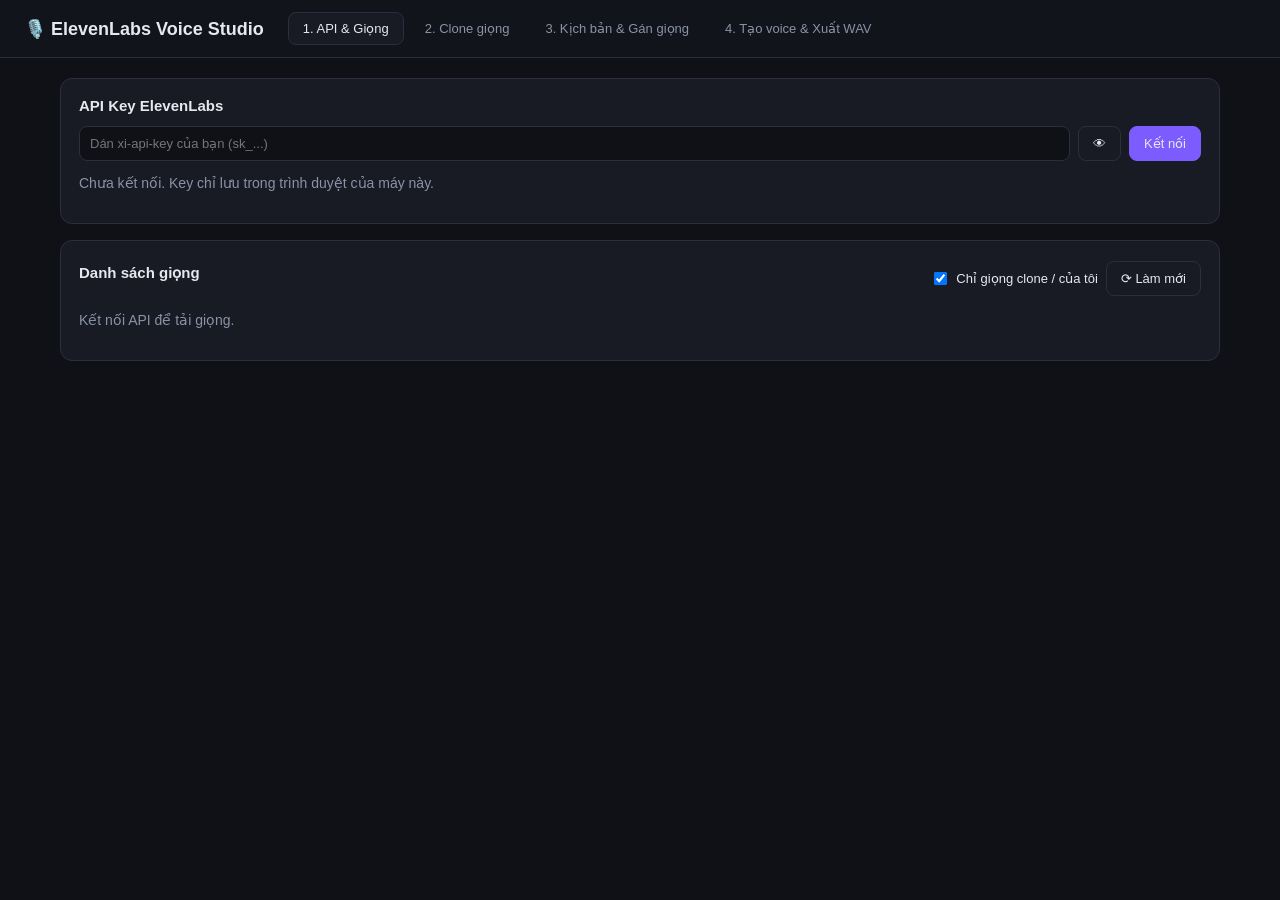
==== docs/index.html @ b796bba8 "Browser-only web app (Windows/macOS): in-browser xlsx parsing, direct API, File System Access WAV ex" ====
<!DOCTYPE html>
<html lang="vi">
<head>
<meta charset="UTF-8">
<meta name="viewport" content="width=device-width, initial-scale=1">
<title>ElevenLabs Voice Studio</title>
<link rel="stylesheet" href="style.css">
</head>
<body>
<header>
  <h1>🎙️ ElevenLabs Voice Studio</h1>
  <nav>
    <button class="tab active" data-tab="settings">1. API & Giọng</button>
    <button class="tab" data-tab="clone">2. Clone giọng</button>
    <button class="tab" data-tab="script">3. Kịch bản & Gán giọng</button>
    <button class="tab" data-tab="generate">4. Tạo voice & Xuất WAV</button>
  </nav>
</header>

<main>
  <!-- TAB 1 -->
  <section id="tab-settings" class="panel active">
    <div class="card">
      <h2>API Key ElevenLabs</h2>
      <div class="row">
        <input id="apiKey" type="password" placeholder="Dán xi-api-key của bạn (sk_...)" autocomplete="off">
        <button id="toggleKey" class="ghost">👁</button>
        <button id="connectBtn" class="primary">Kết nối</button>
      </div>
      <p id="accountInfo" class="muted">Chưa kết nối. Key chỉ lưu trong trình duyệt của máy này.</p>
    </div>

    <div class="card">
      <div class="row between">
        <h2>Danh sách giọng</h2>
        <div class="row">
          <label class="check"><input type="checkbox" id="onlyCloned" checked> Chỉ giọng clone / của tôi</label>
          <button id="refreshVoices" class="ghost">⟳ Làm mới</button>
        </div>
      </div>
      <div id="voiceList" class="voice-grid"><p class="muted">Kết nối API để tải giọng.</p></div>
    </div>
  </section>

  <!-- TAB 2 -->
  <section id="tab-clone" class="panel">
    <div class="card">
      <h2>Clone giọng (Instant Voice Cloning)</h2>
      <p class="muted">Tải lên 1 hoặc nhiều mẫu âm thanh sạch (khuyến nghị tổng 1–3 phút, MP3/WAV/M4A). Giọng sẽ được tạo trên tài khoản ElevenLabs của bạn.</p>
      <label>Tên giọng *</label>
      <input id="cloneName" placeholder="VD: VINH HOA - bé gái">
      <label>Mô tả</label>
      <textarea id="cloneDesc" rows="2" placeholder="Trẻ con mà bề trên, rõ chữ, hơi kiêu..."></textarea>
      <label>File mẫu *</label>
      <div id="dropZone" class="drop">Kéo thả file audio vào đây hoặc <u>bấm để chọn</u>
        <input id="cloneFiles" type="file" accept="audio/*,video/*" multiple hidden>
      </div>
      <ul id="cloneFileList" class="file-list"></ul>
      <label class="check"><input type="checkbox" id="cloneDenoise"> Lọc tiếng ồn nền (remove background noise)</label>
      <div class="row">
        <button id="cloneBtn" class="primary">🧬 Tạo giọng clone</button>
        <span id="cloneStatus" class="muted"></span>
      </div>
    </div>
  </section>

  <!-- TAB 3 -->
  <section id="tab-script" class="panel">
    <div class="card">
      <h2>Tải file kịch bản</h2>
      <p class="muted">Hỗ trợ <b>.xlsx</b> (tự nhận diện cột STT / Cảnh / Nhân Vật / Lời Thoại / Lời thoại có tag), <b>.csv</b>, hoặc <b>.txt</b> dạng <code>TÊN NHÂN VẬT: lời thoại</code>.</p>
      <div class="row">
        <input id="scriptFile" type="file" accept=".xlsx,.csv,.txt,.tsv">
        <span id="scriptInfo" class="muted"></span>
      </div>
      <div id="columnMap" class="col-map hidden"></div>
    </div>

    <div class="card">
      <div class="row between">
        <h2>Gán giọng cho nhân vật</h2>
        <button id="autoMatch" class="ghost">✨ Tự ghép theo tên</button>
      </div>
      <p class="muted">Tên được chuẩn hoá: bỏ “(V.O.)”, “(O.S.)”. Lời thoại nhiều người (VD “LINH + MARC”) mặc định dùng giọng của người đầu tiên nếu không gán riêng.</p>
      <div id="charList"><p class="muted">Chưa có kịch bản.</p></div>
    </div>

    <div class="card">
      <h2>Xem trước lời thoại <span id="lineCount" class="muted"></span></h2>
      <div class="table-wrap"><table id="linesTable"></table></div>
    </div>
  </section>

  <!-- TAB 4 -->
  <section id="tab-generate" class="panel">
    <div class="card">
      <h2>Cấu hình xuất</h2>
      <div class="grid2">
        <div>
          <label>Model</label>
          <select id="modelSelect"><option value="eleven_v3">eleven_v3</option></select>
          <label>Chất lượng WAV (tự hạ cấp nếu gói không hỗ trợ)</label>
          <select id="formatSelect">
                <option value="pcm_48000">WAV 48 kHz / 16-bit (cao nhất)</option>
            <option value="pcm_44100" selected>WAV 44.1 kHz / 16-bit</option>
            <option value="pcm_24000">WAV 24 kHz / 16-bit</option>
          </select>
          <label class="check"><input type="checkbox" id="useTagged" checked> Dùng cột lời thoại có tag cảm xúc ([calm], [whispering]…)</label>
          <label class="check"><input type="checkbox" id="skipExisting" checked> Bỏ qua file đã tồn tại</label>
        </div>
        <div>
          <label>Ổn định (stability): <b id="vStabV">0.5</b></label>
          <input type="range" id="vStab" min="0" max="1" step="0.05" value="0.5">
          <label>Giống giọng gốc (similarity): <b id="vSimV">0.75</b></label>
          <input type="range" id="vSim" min="0" max="1" step="0.05" value="0.75">
          <label>Phong cách (style): <b id="vStyleV">0</b></label>
          <input type="range" id="vStyle" min="0" max="1" step="0.05" value="0">
          <label>Tốc độ (speed): <b id="vSpeedV">1</b></label>
          <input type="range" id="vSpeed" min="0.7" max="1.2" step="0.05" value="1">
          <label class="check"><input type="checkbox" id="vBoost" checked> Speaker boost</label>
        </div>
      </div>
      <label>Thư mục xuất</label>
      <div class="row">
        <input id="outFolder" readonly placeholder="Chưa chọn thư mục — bấm 📁 Chọn…">
        <button id="pickFolder" class="ghost">📁 Chọn…</button>
      </div>
      <small id="fsHint" class="muted"></small>
      <div class="grid2">
        <div>
          <label>Thư mục con</label>
          <select id="subMode">
            <option value="none">Không — tất cả chung 1 thư mục</option>
            <option value="character">Theo nhân vật</option>
            <option value="scene">Theo cảnh</option>
          </select>
        </div>
        <div>
          <label>Mẫu tên file</label>
          <input id="namePattern" value="{stt}_{scene}_{char}">
          <small class="muted">Biến: {stt} {scene} {char} {text}</small>
        </div>
      </div>
      <label>Số request song song</label>
      <select id="concurrency"><option>1</option><option selected>2</option><option>3</option><option>4</option><option>5</option></select>
    </div>

    <div class="card">
      <div class="row between">
        <h2>Tiến trình</h2>
        <div class="row">
          <button id="startGen" class="primary">▶ Tạo toàn bộ</button>
          <button id="stopGen" class="danger" disabled>■ Dừng</button>
        </div>
      </div>
      <div class="progress"><div id="progBar"></div></div>
      <p id="progText" class="muted">Sẵn sàng.</p>
      <div class="table-wrap tall"><table id="genTable"></table></div>
    </div>
  </section>
</main>

<div id="toast"></div>
<script src="app.js"></script>
</body>
</html>
---- docs/style.css ----
:root{--bg:#0f1117;--card:#181b24;--line:#2a2f3d;--txt:#e6e8ef;--mut:#8b92a6;--pri:#7c5cff;--ok:#2ecc71;--err:#ff5c6c;--warn:#f5b041}
*{box-sizing:border-box}
body{margin:0;font-family:-apple-system,BlinkMacSystemFont,"Segoe UI",sans-serif;background:var(--bg);color:var(--txt);font-size:14px}
header{position:sticky;top:0;z-index:5;background:#12141c;border-bottom:1px solid var(--line);padding:12px 24px;display:flex;align-items:center;gap:24px;flex-wrap:wrap}
h1{font-size:18px;margin:0}
h2{font-size:15px;margin:0 0 12px}
nav{display:flex;gap:6px;flex-wrap:wrap}
.tab{background:none;border:1px solid transparent;color:var(--mut);padding:8px 14px;border-radius:8px;cursor:pointer;font-size:13px}
.tab.active{background:var(--card);border-color:var(--line);color:var(--txt)}
main{max-width:1200px;margin:0 auto;padding:20px}
.panel{display:none}.panel.active{display:block}
.card{background:var(--card);border:1px solid var(--line);border-radius:12px;padding:18px;margin-bottom:16px}
.row{display:flex;gap:8px;align-items:center;flex-wrap:wrap}
.between{justify-content:space-between}
.grid2{display:grid;grid-template-columns:1fr 1fr;gap:24px}
@media(max-width:800px){.grid2{grid-template-columns:1fr}}
label{display:block;margin:12px 0 6px;color:var(--mut);font-size:12px}
label.check{display:flex;align-items:center;gap:6px;color:var(--txt);font-size:13px;margin:10px 0}
input,select,textarea{background:#0f1117;border:1px solid var(--line);color:var(--txt);border-radius:8px;padding:9px 10px;font-size:13px;width:100%;font-family:inherit}
.row input:not([type=checkbox]):not([type=file]){flex:1;width:auto}
input[type=checkbox]{width:auto}
input[type=range]{padding:0}
button{border:1px solid var(--line);background:#222634;color:var(--txt);padding:9px 14px;border-radius:8px;cursor:pointer;font-size:13px;white-space:nowrap}
button:hover{filter:brightness(1.2)}
button:disabled{opacity:.4;cursor:not-allowed}
.primary{background:var(--pri);border-color:var(--pri)}
.danger{background:#3a1d24;border-color:var(--err);color:var(--err)}
.ghost{background:transparent}
.muted{color:var(--mut)}
.hidden{display:none!important}
code{background:#0f1117;padding:1px 5px;border-radius:4px}
.voice-grid{display:grid;grid-template-columns:repeat(auto-fill,minmax(260px,1fr));gap:10px}
.voice{border:1px solid var(--line);border-radius:10px;padding:12px;background:#12141c}
.voice b{display:block;margin-bottom:4px}
.voice .meta{font-size:11px;color:var(--mut);margin-bottom:8px;word-break:break-all}
.badge{display:inline-block;font-size:10px;padding:2px 7px;border-radius:10px;background:#2a2346;color:#b8a6ff;margin-right:4px}
.drop{border:2px dashed var(--line);border-radius:10px;padding:28px;text-align:center;color:var(--mut);cursor:pointer}
.drop.over{border-color:var(--pri);color:var(--txt)}
.file-list{padding-left:18px;color:var(--mut)}
.char-row{display:grid;grid-template-columns:220px 1fr 70px 90px;gap:10px;align-items:center;padding:8px 0;border-bottom:1px solid var(--line)}
.char-row .name{font-weight:600}
.char-row .cnt{color:var(--mut);font-size:12px}
.col-map{display:grid;grid-template-columns:repeat(auto-fill,minmax(180px,1fr));gap:10px;margin-top:12px}
.table-wrap{max-height:420px;overflow:auto;border:1px solid var(--line);border-radius:8px}
.table-wrap.tall{max-height:560px}
table{width:100%;border-collapse:collapse;font-size:12px}
th,td{padding:7px 9px;border-bottom:1px solid var(--line);text-align:left;vertical-align:top}
th{position:sticky;top:0;background:#1d2130;color:var(--mut);font-weight:500}
td.st-ok{color:var(--ok)}td.st-err{color:var(--err)}td.st-run{color:var(--warn)}
.progress{height:8px;background:#0f1117;border-radius:6px;overflow:hidden;margin-bottom:8px}
#progBar{height:100%;width:0;background:linear-gradient(90deg,var(--pri),#00d2ff);transition:width .3s}
#toast{position:fixed;bottom:20px;right:20px;display:flex;flex-direction:column;gap:8px;z-index:99}
.t{background:#222634;border:1px solid var(--line);padding:10px 14px;border-radius:8px;max-width:420px;box-shadow:0 6px 20px #0008}
.t.err{border-color:var(--err)}.t.ok{border-color:var(--ok)}
audio{width:100%;height:32px}
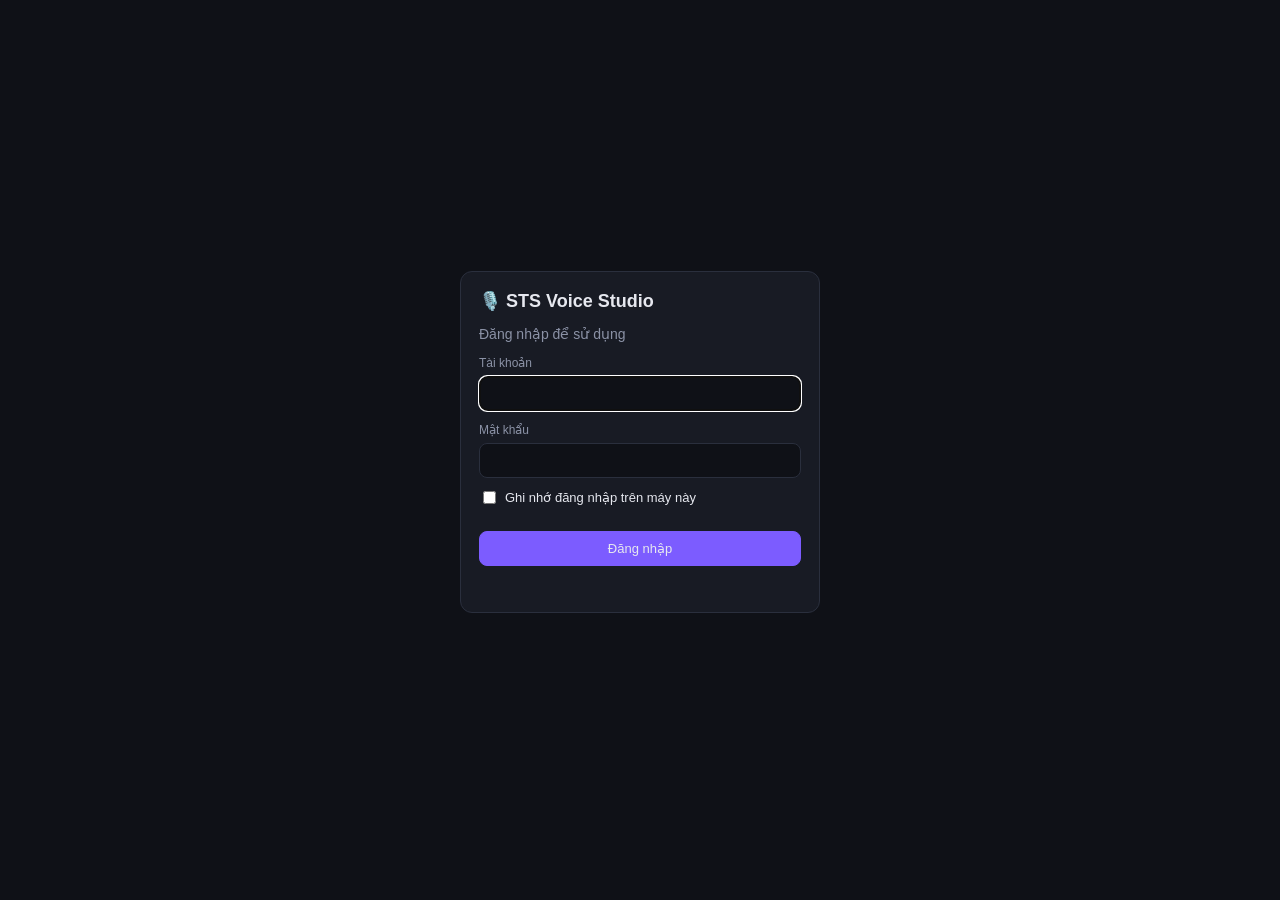
==== commit 5a23a40c: "Login, clear API key, full TTS playground, voice design, editable script (add/delete lines & charact" ====
--- a/docs/index.html
+++ b/docs/index.html
@@ -3,37 +3,57 @@
 <head>
 <meta charset="UTF-8">
 <meta name="viewport" content="width=device-width, initial-scale=1">
-<title>ElevenLabs Voice Studio</title>
+<title>STS Voice Studio</title>
 <link rel="stylesheet" href="style.css">
 </head>
-<body>
+<body class="locked">
+
+<!-- ĐĂNG NHẬP -->
+<div id="login">
+  <form id="loginForm" class="card login-card" autocomplete="off">
+    <h1>🎙️ STS Voice Studio</h1>
+    <p class="muted">Đăng nhập để sử dụng</p>
+    <label>Tài khoản</label>
+    <input id="loginUser" autocomplete="username" required>
+    <label>Mật khẩu</label>
+    <input id="loginPass" type="password" autocomplete="current-password" required>
+    <label class="check"><input type="checkbox" id="loginRemember"> Ghi nhớ đăng nhập trên máy này</label>
+    <button class="primary full" type="submit">Đăng nhập</button>
+    <p id="loginErr" class="err-text"></p>
+  </form>
+</div>
+
+<div id="app">
 <header>
-  <h1>🎙️ ElevenLabs Voice Studio</h1>
+  <h1>🎙️ STS Voice Studio</h1>
   <nav>
     <button class="tab active" data-tab="settings">1. API & Giọng</button>
-    <button class="tab" data-tab="clone">2. Clone giọng</button>
-    <button class="tab" data-tab="script">3. Kịch bản & Gán giọng</button>
-    <button class="tab" data-tab="generate">4. Tạo voice & Xuất WAV</button>
+    <button class="tab" data-tab="tts">2. Tạo voice</button>
+    <button class="tab" data-tab="clone">3. Clone / Thiết kế giọng</button>
+    <button class="tab" data-tab="script">4. Kịch bản & Gán giọng</button>
+    <button class="tab" data-tab="generate">5. Xuất WAV hàng loạt</button>
   </nav>
+  <button id="logoutBtn" class="ghost small">⎋ Đăng xuất</button>
 </header>
 
 <main>
-  <!-- TAB 1 -->
+  <!-- TAB 1: API -->
   <section id="tab-settings" class="panel active">
     <div class="card">
       <h2>API Key ElevenLabs</h2>
       <div class="row">
-        <input id="apiKey" type="password" placeholder="Dán xi-api-key của bạn (sk_...)" autocomplete="off">
+        <input id="apiKey" type="password" placeholder="Dán xi-api-key của bạn (sk_...)" autocomplete="off" spellcheck="false">
         <button id="toggleKey" class="ghost">👁</button>
         <button id="connectBtn" class="primary">Kết nối</button>
+        <button id="clearKeyBtn" class="danger">🗑 Xoá API key</button>
       </div>
       <p id="accountInfo" class="muted">Chưa kết nối. Key chỉ lưu trong trình duyệt của máy này.</p>
     </div>
-
     <div class="card">
       <div class="row between">
         <h2>Danh sách giọng</h2>
         <div class="row">
+          <input id="voiceSearch" placeholder="Tìm giọng…" style="max-width:200px">
           <label class="check"><input type="checkbox" id="onlyCloned" checked> Chỉ giọng clone / của tôi</label>
           <button id="refreshVoices" class="ghost">⟳ Làm mới</button>
         </div>
@@ -42,11 +62,84 @@
     </div>
   </section>
 
-  <!-- TAB 2 -->
+  <!-- TAB 2: TTS -->
+  <section id="tab-tts" class="panel">
+    <div class="tts-layout">
+      <div class="card">
+        <h2>Text to Speech</h2>
+        <textarea id="ttsText" rows="9" placeholder="Nhập nội dung cần đọc… Model v3 hỗ trợ tag cảm xúc như [whispering], [laughs]…"></textarea>
+        <div class="row between">
+          <div id="tagBar" class="tag-bar"></div>
+          <small id="ttsCount" class="muted">0 ký tự</small>
+        </div>
+        <div class="row" style="margin-top:12px">
+          <button id="ttsGen" class="primary">🔊 Tạo giọng nói</button>
+          <span id="ttsStatus" class="muted"></span>
+        </div>
+        <h2 style="margin-top:20px">Lịch sử</h2>
+        <div id="ttsHistory"><p class="muted">Chưa có bản nào.</p></div>
+      </div>
+
+      <div class="card">
+        <h2>Cài đặt</h2>
+        <label>Giọng</label>
+        <select id="ttsVoice"></select>
+        <label>Model</label>
+        <select id="ttsModel" class="model-select"></select>
+        <label>Định dạng đầu ra</label>
+        <select id="ttsFormat">
+          <optgroup label="WAV (PCM không nén)">
+            <option value="pcm_48000">WAV 48 kHz</option>
+            <option value="pcm_44100" selected>WAV 44.1 kHz</option>
+            <option value="pcm_24000">WAV 24 kHz</option>
+            <option value="pcm_22050">WAV 22.05 kHz</option>
+            <option value="pcm_16000">WAV 16 kHz</option>
+          </optgroup>
+          <optgroup label="MP3">
+            <option value="mp3_44100_192">MP3 44.1 kHz 192 kbps</option>
+            <option value="mp3_44100_128">MP3 44.1 kHz 128 kbps</option>
+            <option value="mp3_44100_96">MP3 44.1 kHz 96 kbps</option>
+            <option value="mp3_44100_64">MP3 44.1 kHz 64 kbps</option>
+            <option value="mp3_22050_32">MP3 22.05 kHz 32 kbps</option>
+          </optgroup>
+          <optgroup label="Khác">
+            <option value="opus_48000_192">Opus 48 kHz 192 kbps</option>
+            <option value="ulaw_8000">μ-law 8 kHz (điện thoại)</option>
+          </optgroup>
+        </select>
+        <div class="vs" data-prefix="t"></div>
+        <label>Ngôn ngữ (language code)</label>
+        <select id="ttsLang">
+          <option value="">Tự nhận diện</option>
+          <option value="vi">Tiếng Việt (vi)</option>
+          <option value="en">English (en)</option>
+          <option value="zh">中文 (zh)</option>
+          <option value="ja">日本語 (ja)</option>
+          <option value="ko">한국어 (ko)</option>
+          <option value="fr">Français (fr)</option>
+          <option value="de">Deutsch (de)</option>
+          <option value="es">Español (es)</option>
+          <option value="th">ไทย (th)</option>
+          <option value="id">Bahasa Indonesia (id)</option>
+        </select>
+        <label>Chuẩn hoá văn bản (số, ngày tháng…)</label>
+        <select id="ttsNorm">
+          <option value="auto">Tự động</option>
+          <option value="on">Bật</option>
+          <option value="off">Tắt</option>
+        </select>
+        <label>Seed (để tái tạo cùng kết quả, có thể bỏ trống)</label>
+        <input id="ttsSeed" type="number" min="0" max="4294967295" placeholder="Ngẫu nhiên">
+        <button id="ttsReset" class="ghost small" style="margin-top:12px">↺ Đặt lại mặc định</button>
+      </div>
+    </div>
+  </section>
+
+  <!-- TAB 3: CLONE / DESIGN -->
   <section id="tab-clone" class="panel">
     <div class="card">
       <h2>Clone giọng (Instant Voice Cloning)</h2>
-      <p class="muted">Tải lên 1 hoặc nhiều mẫu âm thanh sạch (khuyến nghị tổng 1–3 phút, MP3/WAV/M4A). Giọng sẽ được tạo trên tài khoản ElevenLabs của bạn.</p>
+      <p class="muted">Tải lên 1 hoặc nhiều mẫu âm thanh sạch (khuyến nghị tổng 1–3 phút, MP3/WAV/M4A).</p>
       <label>Tên giọng *</label>
       <input id="cloneName" placeholder="VD: VINH HOA - bé gái">
       <label>Mô tả</label>
@@ -62,16 +155,52 @@
         <span id="cloneStatus" class="muted"></span>
       </div>
     </div>
-  </section>
-
-  <!-- TAB 3 -->
+
+    <div class="card">
+      <h2>Thiết kế giọng từ mô tả (Voice Design)</h2>
+      <p class="muted">Mô tả giọng bạn muốn (tuổi, giới tính, chất giọng, cảm xúc, giọng vùng miền…). ElevenLabs tạo vài bản nghe thử, bạn chọn bản ưng ý rồi lưu thành giọng mới.</p>
+      <label>Mô tả giọng * (tối thiểu 20 ký tự)</label>
+      <textarea id="designDesc" rows="3" placeholder="Một bé gái khoảng 8 tuổi, giọng trong trẻo nhưng kiêu kỳ, nói chậm rãi, có chút bí ẩn và ra vẻ bề trên."></textarea>
+      <div class="grid2">
+        <div>
+          <label>Model thiết kế</label>
+          <select id="designModel">
+            <option value="eleven_multilingual_ttv_v2">eleven_multilingual_ttv_v2</option>
+            <option value="eleven_ttv_v3">eleven_ttv_v3</option>
+          </select>
+        </div>
+        <div>
+          <label>Độ to (loudness): <b id="designLoudV">0.5</b></label>
+          <input type="range" id="designLoud" min="-1" max="1" step="0.1" value="0.5">
+        </div>
+      </div>
+      <label>Câu đọc thử (100–1000 ký tự)</label>
+      <textarea id="designText" rows="3" placeholder="Để trống và tích 'tự tạo câu đọc thử' nếu muốn ElevenLabs tự viết."></textarea>
+      <label class="check"><input type="checkbox" id="designAuto" checked> Tự tạo câu đọc thử</label>
+      <div class="row">
+        <button id="designBtn" class="primary">🎨 Tạo bản nghe thử</button>
+        <span id="designStatus" class="muted"></span>
+      </div>
+      <div id="designPreviews" class="voice-grid" style="margin-top:12px"></div>
+    </div>
+  </section>
+
+  <!-- TAB 4: SCRIPT -->
   <section id="tab-script" class="panel">
     <div class="card">
-      <h2>Tải file kịch bản</h2>
-      <p class="muted">Hỗ trợ <b>.xlsx</b> (tự nhận diện cột STT / Cảnh / Nhân Vật / Lời Thoại / Lời thoại có tag), <b>.csv</b>, hoặc <b>.txt</b> dạng <code>TÊN NHÂN VẬT: lời thoại</code>.</p>
+      <h2>Kịch bản</h2>
+      <p class="muted">Tải <b>.xlsx</b> (tự nhận diện cột STT / Cảnh / Nhân Vật / Lời Thoại / Lời thoại có tag), <b>.csv</b>, <b>.txt</b> dạng <code>TÊN: lời thoại</code>, hoặc tạo kịch bản trống rồi tự thêm dòng.</p>
       <div class="row">
         <input id="scriptFile" type="file" accept=".xlsx,.csv,.txt,.tsv">
-        <span id="scriptInfo" class="muted"></span>
+        <button id="newScript" class="ghost">＋ Kịch bản trống</button>
+        <button id="clearScript" class="ghost">🗑 Xoá kịch bản</button>
+      </div>
+      <div class="grid2">
+        <div>
+          <label>Tên tập mặc định (dùng khi cột Cảnh không ghi tập)</label>
+          <input id="defaultEp" placeholder="VD: Tập 2">
+        </div>
+        <div><label>&nbsp;</label><span id="scriptInfo" class="muted"></span></div>
       </div>
       <div id="columnMap" class="col-map hidden"></div>
     </div>
@@ -82,43 +211,50 @@
         <button id="autoMatch" class="ghost">✨ Tự ghép theo tên</button>
       </div>
       <p class="muted">Tên được chuẩn hoá: bỏ “(V.O.)”, “(O.S.)”. Lời thoại nhiều người (VD “LINH + MARC”) mặc định dùng giọng của người đầu tiên nếu không gán riêng.</p>
-      <div id="charList"><p class="muted">Chưa có kịch bản.</p></div>
-    </div>
-
-    <div class="card">
-      <h2>Xem trước lời thoại <span id="lineCount" class="muted"></span></h2>
-      <div class="table-wrap"><table id="linesTable"></table></div>
-    </div>
-  </section>
-
-  <!-- TAB 4 -->
+      <div id="charList"><p class="muted">Chưa có nhân vật.</p></div>
+      <div class="row" style="margin-top:12px">
+        <input id="newCharName" placeholder="Tên nhân vật mới…" style="max-width:280px">
+        <button id="addChar" class="ghost">＋ Thêm nhân vật</button>
+      </div>
+    </div>
+
+    <div class="card">
+      <div class="row between">
+        <h2>Lời thoại <span id="lineCount" class="muted"></span></h2>
+        <div class="row">
+          <button id="addLine" class="ghost">＋ Thêm dòng</button>
+          <button id="delSelected" class="danger">🗑 Xoá dòng đã chọn</button>
+        </div>
+      </div>
+      <div class="table-wrap tall"><table id="linesTable" class="edit"></table></div>
+      <datalist id="charDatalist"></datalist>
+    </div>
+  </section>
+
+  <!-- TAB 5: GENERATE -->
   <section id="tab-generate" class="panel">
     <div class="card">
       <h2>Cấu hình xuất</h2>
       <div class="grid2">
         <div>
           <label>Model</label>
-          <select id="modelSelect"><option value="eleven_v3">eleven_v3</option></select>
+          <select id="modelSelect" class="model-select"></select>
           <label>Chất lượng WAV (tự hạ cấp nếu gói không hỗ trợ)</label>
           <select id="formatSelect">
-                <option value="pcm_48000">WAV 48 kHz / 16-bit (cao nhất)</option>
+            <option value="pcm_48000">WAV 48 kHz / 16-bit (cao nhất)</option>
             <option value="pcm_44100" selected>WAV 44.1 kHz / 16-bit</option>
             <option value="pcm_24000">WAV 24 kHz / 16-bit</option>
           </select>
+          <label>Ngôn ngữ</label>
+          <select id="genLang">
+            <option value="">Tự nhận diện</option>
+            <option value="vi">Tiếng Việt (vi)</option>
+            <option value="en">English (en)</option>
+          </select>
           <label class="check"><input type="checkbox" id="useTagged" checked> Dùng cột lời thoại có tag cảm xúc ([calm], [whispering]…)</label>
           <label class="check"><input type="checkbox" id="skipExisting" checked> Bỏ qua file đã tồn tại</label>
         </div>
-        <div>
-          <label>Ổn định (stability): <b id="vStabV">0.5</b></label>
-          <input type="range" id="vStab" min="0" max="1" step="0.05" value="0.5">
-          <label>Giống giọng gốc (similarity): <b id="vSimV">0.75</b></label>
-          <input type="range" id="vSim" min="0" max="1" step="0.05" value="0.75">
-          <label>Phong cách (style): <b id="vStyleV">0</b></label>
-          <input type="range" id="vStyle" min="0" max="1" step="0.05" value="0">
-          <label>Tốc độ (speed): <b id="vSpeedV">1</b></label>
-          <input type="range" id="vSpeed" min="0.7" max="1.2" step="0.05" value="1">
-          <label class="check"><input type="checkbox" id="vBoost" checked> Speaker boost</label>
-        </div>
+        <div class="vs" data-prefix="g"></div>
       </div>
       <label>Thư mục xuất</label>
       <div class="row">
@@ -131,18 +267,29 @@
           <label>Thư mục con</label>
           <select id="subMode">
             <option value="none">Không — tất cả chung 1 thư mục</option>
-            <option value="character">Theo nhân vật</option>
+            <option value="ep">Theo tập</option>
+            <option value="ep/scene">Theo tập › cảnh</option>
+            <option value="ep/char">Theo tập › nhân vật</option>
+            <option value="char">Theo nhân vật</option>
             <option value="scene">Theo cảnh</option>
           </select>
         </div>
         <div>
           <label>Mẫu tên file</label>
           <input id="namePattern" value="{stt}_{scene}_{char}">
-          <small class="muted">Biến: {stt} {scene} {char} {text}</small>
-        </div>
-      </div>
-      <label>Số request song song</label>
-      <select id="concurrency"><option>1</option><option selected>2</option><option>3</option><option>4</option><option>5</option></select>
+          <small class="muted">Biến: {ep} {stt} {scene} {char} {text}</small>
+        </div>
+      </div>
+      <div class="grid2">
+        <div>
+          <label>Chỉ xuất tập</label>
+          <select id="epFilter"><option value="">Tất cả</option></select>
+        </div>
+        <div>
+          <label>Số request song song</label>
+          <select id="concurrency"><option>1</option><option selected>2</option><option>3</option><option>4</option><option>5</option></select>
+        </div>
+      </div>
     </div>
 
     <div class="card">
@@ -159,6 +306,7 @@
     </div>
   </section>
 </main>
+</div>
 
 <div id="toast"></div>
 <script src="app.js"></script>
--- a/docs/style.css
+++ b/docs/style.css
@@ -53,3 +53,29 @@
 .t{background:#222634;border:1px solid var(--line);padding:10px 14px;border-radius:8px;max-width:420px;box-shadow:0 6px 20px #0008}
 .t.err{border-color:var(--err)}.t.ok{border-color:var(--ok)}
 audio{width:100%;height:32px}
+
+/* ---- v2 ---- */
+body.locked #app{display:none}
+body:not(.locked) #login{display:none}
+#login{min-height:100vh;display:flex;align-items:center;justify-content:center;padding:20px}
+.login-card{width:100%;max-width:360px}
+.login-card h1{margin-bottom:4px}
+.full{width:100%;margin-top:14px}
+.err-text{color:var(--err);min-height:18px;margin:10px 0 0}
+header #logoutBtn{margin-left:auto}
+.small{padding:6px 10px;font-size:12px}
+.tts-layout{display:grid;grid-template-columns:1fr 340px;gap:16px}
+@media(max-width:900px){.tts-layout{grid-template-columns:1fr}}
+.tag-bar{display:flex;gap:4px;flex-wrap:wrap;margin-top:8px}
+.tag-bar button{padding:3px 8px;font-size:11px;border-radius:12px}
+.hist{border:1px solid var(--line);border-radius:10px;padding:10px;margin-bottom:8px;background:#12141c}
+.hist .meta{font-size:11px;color:var(--mut);margin-bottom:6px}
+.hist .txt{font-size:12px;margin-bottom:6px;white-space:pre-wrap;max-height:60px;overflow:auto}
+table.edit td{padding:4px 6px}
+table.edit input,table.edit textarea{padding:5px 6px;font-size:12px;border-color:transparent;background:transparent}
+table.edit input:focus,table.edit textarea:focus{border-color:var(--pri);background:#0f1117}
+table.edit textarea{resize:vertical;min-height:32px}
+table.edit td.act{white-space:nowrap}
+table.edit td.act button{padding:3px 7px;font-size:11px}
+table.edit tr.sel{background:#2a234633}
+.char-row{grid-template-columns:220px 1fr 70px 90px 40px}
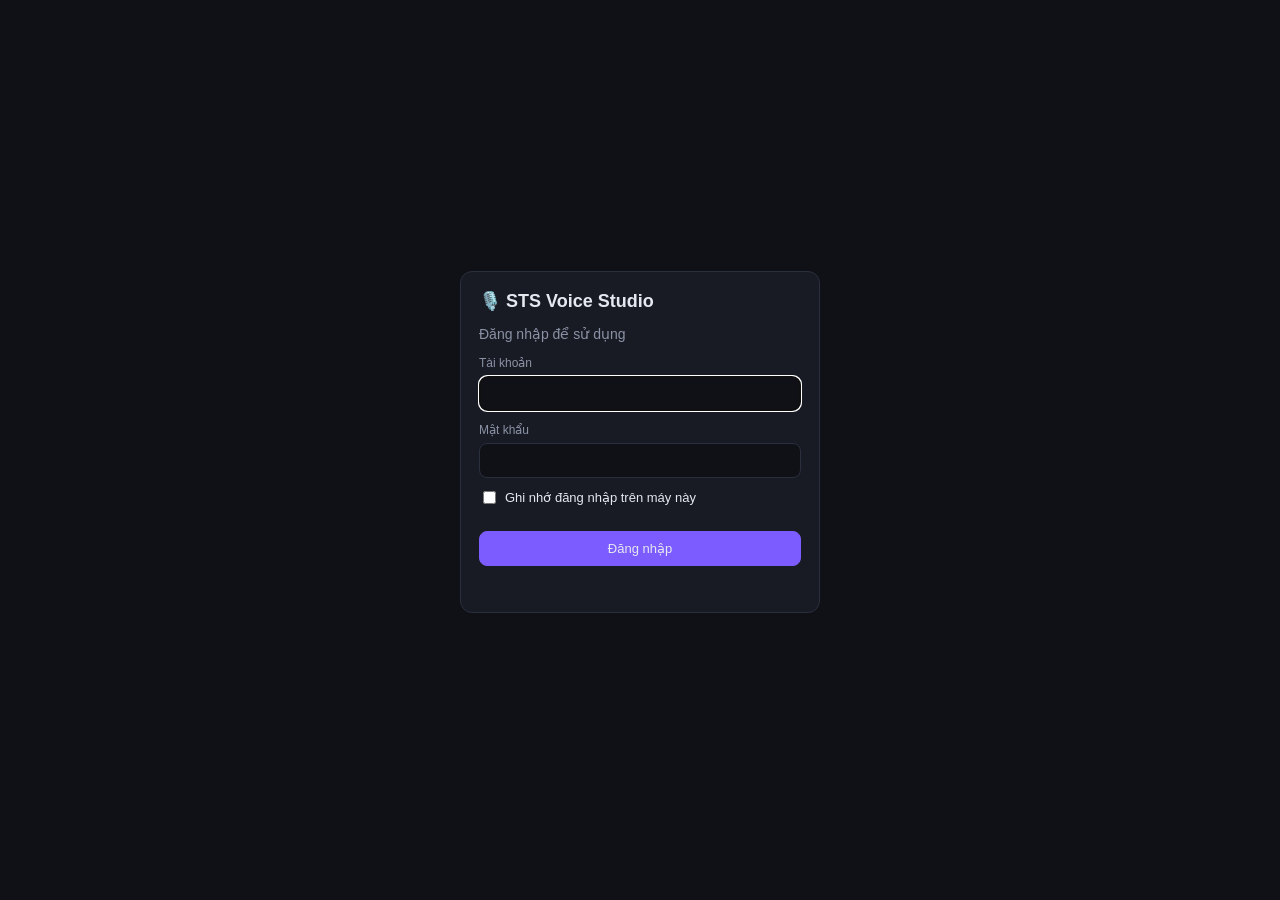
==== commit 4d4bdb80: "TTS: voice picker with preview (like ElevenLabs), result box with download, auto-download option" ====
--- a/docs/index.html
+++ b/docs/index.html
@@ -4,7 +4,8 @@
 <meta charset="UTF-8">
 <meta name="viewport" content="width=device-width, initial-scale=1">
 <title>STS Voice Studio</title>
-<link rel="stylesheet" href="style.css">
+<style>body.locked #app{display:none!important}</style>
+<link rel="stylesheet" href="style.css?v=4">
 </head>
 <body class="locked">
 
@@ -23,7 +24,7 @@
   </form>
 </div>
 
-<div id="app">
+<div id="app" hidden>
 <header>
   <h1>🎙️ STS Voice Studio</h1>
   <nav>
@@ -74,8 +75,10 @@
         </div>
         <div class="row" style="margin-top:12px">
           <button id="ttsGen" class="primary">🔊 Tạo giọng nói</button>
+          <label class="check" style="margin:0"><input type="checkbox" id="ttsAutoDl"> Tự động tải về khi tạo xong</label>
           <span id="ttsStatus" class="muted"></span>
         </div>
+        <div id="ttsResult" class="result hidden"></div>
         <h2 style="margin-top:20px">Lịch sử</h2>
         <div id="ttsHistory"><p class="muted">Chưa có bản nào.</p></div>
       </div>
@@ -83,7 +86,23 @@
       <div class="card">
         <h2>Cài đặt</h2>
         <label>Giọng</label>
-        <select id="ttsVoice"></select>
+        <select id="ttsVoice" hidden></select>
+        <div class="vp">
+          <button id="vpBtn" class="vp-btn" type="button">
+            <span id="vpName">— chọn giọng —</span><span class="muted">▾</span>
+          </button>
+          <button id="vpPlay" class="ghost vp-play" type="button" title="Nghe thử giọng đang chọn">▶</button>
+          <div id="vpPanel" class="vp-panel hidden">
+            <input id="vpSearch" placeholder="Tìm giọng…" autocomplete="off">
+            <div class="vp-tabs">
+              <button type="button" class="vp-tab active" data-f="all">Tất cả</button>
+              <button type="button" class="vp-tab" data-f="own">Của tôi</button>
+              <button type="button" class="vp-tab" data-f="premade">Có sẵn</button>
+            </div>
+            <div id="vpList" class="vp-list"></div>
+          </div>
+        </div>
+        <small class="muted">▶ giọng có sẵn bản mẫu sẽ phát ngay. Giọng chưa có mẫu, app tạo một câu mẫu ngắn (tốn ít ký tự).</small>
         <label>Model</label>
         <select id="ttsModel" class="model-select"></select>
         <label>Định dạng đầu ra</label>
@@ -309,6 +328,6 @@
 </div>
 
 <div id="toast"></div>
-<script src="app.js"></script>
+<script src="app.js?v=4"></script>
 </body>
 </html>
--- a/docs/style.css
+++ b/docs/style.css
@@ -79,3 +79,26 @@
 table.edit td.act button{padding:3px 7px;font-size:11px}
 table.edit tr.sel{background:#2a234633}
 .char-row{grid-template-columns:220px 1fr 70px 90px 40px}
+
+/* ---- v3: voice picker & result ---- */
+.vp{position:relative;display:flex;gap:6px}
+.vp-btn{flex:1;display:flex;justify-content:space-between;align-items:center;text-align:left;background:#0f1117;overflow:hidden}
+.vp-btn span:first-child{overflow:hidden;text-overflow:ellipsis}
+.vp-play{width:42px;font-size:14px}
+.vp-panel{position:absolute;top:calc(100% + 6px);left:0;right:0;z-index:20;background:#1a1d27;border:1px solid var(--line);border-radius:10px;padding:8px;box-shadow:0 12px 30px #000a}
+.vp-tabs{display:flex;gap:4px;margin:8px 0}
+.vp-tab{padding:4px 10px;font-size:12px;background:transparent}
+.vp-tab.active{background:var(--pri);border-color:var(--pri)}
+.vp-list{max-height:340px;overflow:auto}
+.vp-item{display:flex;align-items:center;gap:8px;padding:7px 8px;border-radius:8px;cursor:pointer}
+.vp-item:hover{background:#262a38}
+.vp-item.sel{background:#2a2346}
+.vp-item .pbtn{width:30px;height:30px;padding:0;border-radius:50%;flex-shrink:0;font-size:11px}
+.vp-item .pbtn.playing{background:var(--pri);border-color:var(--pri)}
+.vp-item .info{flex:1;min-width:0}
+.vp-item .info b{display:block;font-weight:500;overflow:hidden;text-overflow:ellipsis;white-space:nowrap}
+.vp-item .info small{color:var(--mut);font-size:11px}
+.result{border:1px solid var(--pri);border-radius:10px;padding:12px;margin-top:12px;background:#1b1830}
+.result .row{margin-top:8px}
+.big{padding:10px 18px;font-size:14px}
+button.playing{background:var(--pri);border-color:var(--pri)}
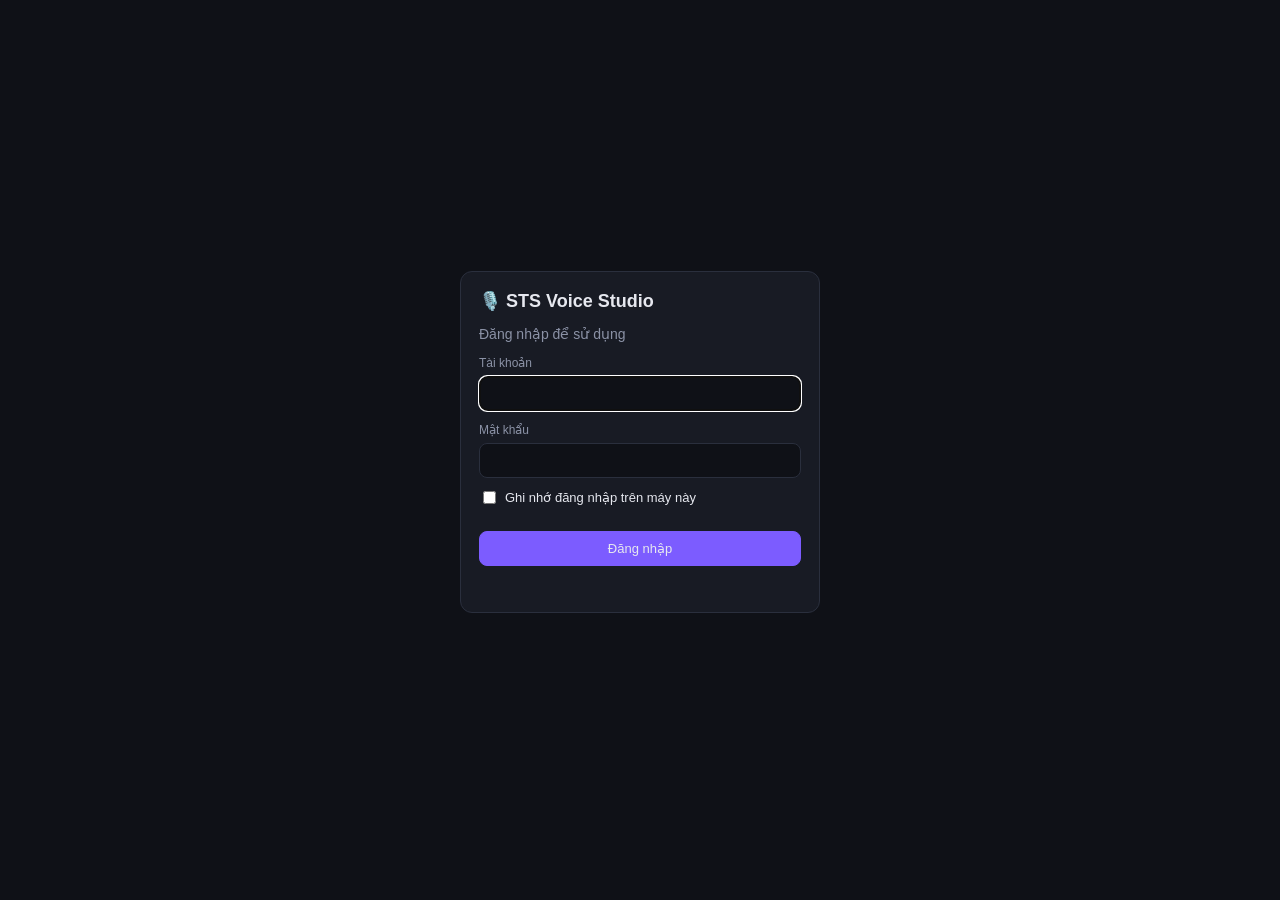
==== commit db7d6caa: "Auto-save cloned/designed voices; design auto-saves preview 1 with replace option; new voices appear" ====
--- a/docs/index.html
+++ b/docs/index.html
@@ -5,7 +5,7 @@
 <meta name="viewport" content="width=device-width, initial-scale=1">
 <title>STS Voice Studio</title>
 <style>body.locked #app{display:none!important}</style>
-<link rel="stylesheet" href="style.css?v=4">
+<link rel="stylesheet" href="style.css?v=5">
 </head>
 <body class="locked">
 
@@ -177,7 +177,9 @@
 
     <div class="card">
       <h2>Thiết kế giọng từ mô tả (Voice Design)</h2>
-      <p class="muted">Mô tả giọng bạn muốn (tuổi, giới tính, chất giọng, cảm xúc, giọng vùng miền…). ElevenLabs tạo vài bản nghe thử, bạn chọn bản ưng ý rồi lưu thành giọng mới.</p>
+      <p class="muted">Mô tả giọng bạn muốn (tuổi, giới tính, chất giọng, cảm xúc, giọng vùng miền…). ElevenLabs tạo vài bản nghe thử. <b>App tự lưu bản 1 vào tài khoản</b>; muốn dùng bản khác thì bấm “Dùng bản này”, app sẽ thay bản đã lưu.</p>
+      <label>Tên giọng *</label>
+      <input id="designName" placeholder="VD: VINH HOA - thiết kế">
       <label>Mô tả giọng * (tối thiểu 20 ký tự)</label>
       <textarea id="designDesc" rows="3" placeholder="Một bé gái khoảng 8 tuổi, giọng trong trẻo nhưng kiêu kỳ, nói chậm rãi, có chút bí ẩn và ra vẻ bề trên."></textarea>
       <div class="grid2">
@@ -197,7 +199,7 @@
       <textarea id="designText" rows="3" placeholder="Để trống và tích 'tự tạo câu đọc thử' nếu muốn ElevenLabs tự viết."></textarea>
       <label class="check"><input type="checkbox" id="designAuto" checked> Tự tạo câu đọc thử</label>
       <div class="row">
-        <button id="designBtn" class="primary">🎨 Tạo bản nghe thử</button>
+        <button id="designBtn" class="primary">🎨 Tạo & tự lưu giọng</button>
         <span id="designStatus" class="muted"></span>
       </div>
       <div id="designPreviews" class="voice-grid" style="margin-top:12px"></div>
@@ -328,6 +330,6 @@
 </div>
 
 <div id="toast"></div>
-<script src="app.js?v=4"></script>
+<script src="app.js?v=5"></script>
 </body>
 </html>
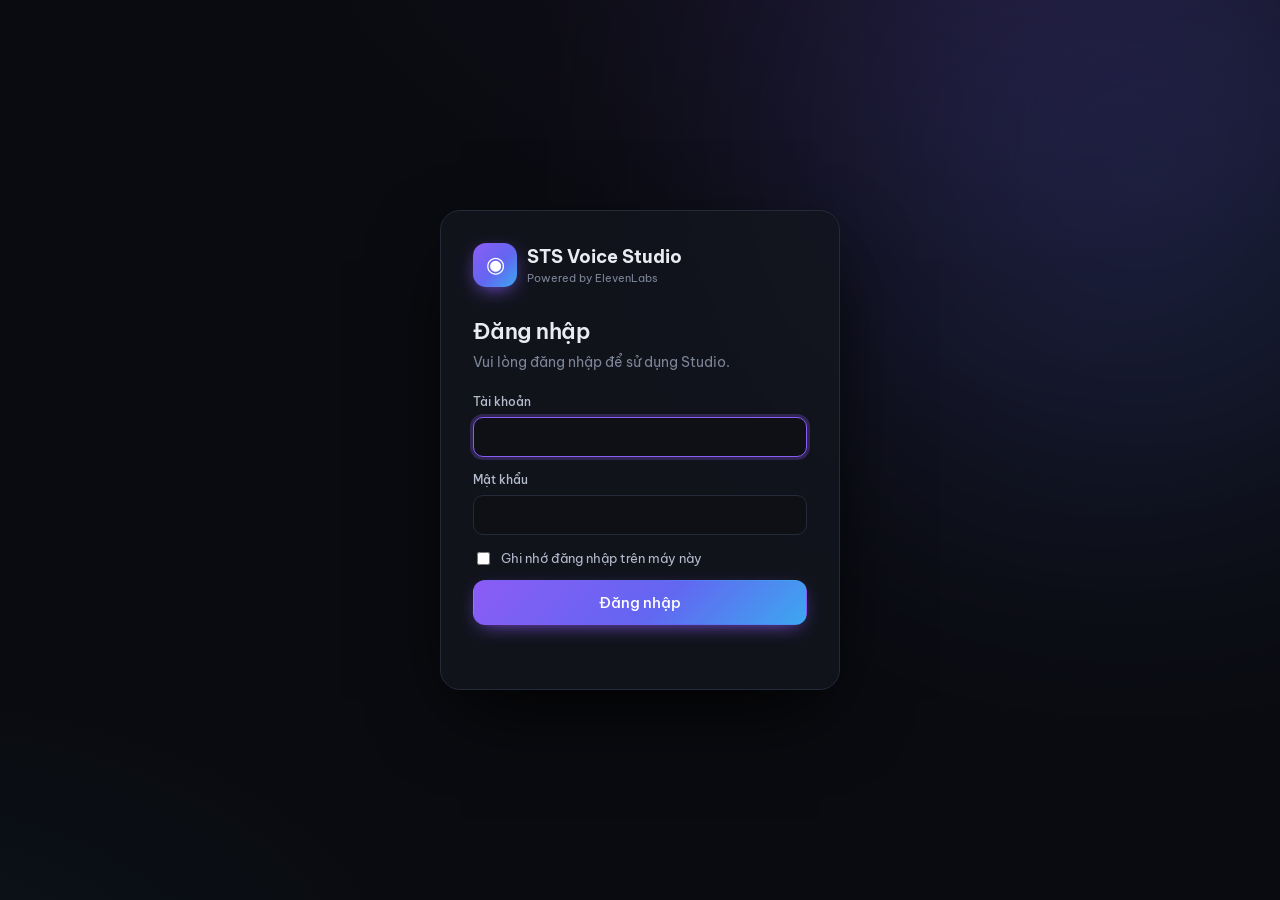
==== commit 64d0a97a: "UI/UX redesign: sidebar layout, design system, styled controls, login screen, status pill" ====
--- a/docs/index.html
+++ b/docs/index.html
@@ -4,332 +4,383 @@
 <meta charset="UTF-8">
 <meta name="viewport" content="width=device-width, initial-scale=1">
 <title>STS Voice Studio</title>
+<link rel="preconnect" href="https://fonts.googleapis.com">
+<link rel="preconnect" href="https://fonts.gstatic.com" crossorigin>
+<link href="https://fonts.googleapis.com/css2?family=Be+Vietnam+Pro:wght@400;500;600;700&display=swap" rel="stylesheet">
 <style>body.locked #app{display:none!important}</style>
-<link rel="stylesheet" href="style.css?v=5">
+<link rel="stylesheet" href="style.css?v=7">
 </head>
 <body class="locked">
 
-<!-- ĐĂNG NHẬP -->
+<!-- ============ ĐĂNG NHẬP ============ -->
 <div id="login">
-  <form id="loginForm" class="card login-card" autocomplete="off">
-    <h1>🎙️ STS Voice Studio</h1>
-    <p class="muted">Đăng nhập để sử dụng</p>
-    <label>Tài khoản</label>
-    <input id="loginUser" autocomplete="username" required>
-    <label>Mật khẩu</label>
-    <input id="loginPass" type="password" autocomplete="current-password" required>
+  <div class="login-glow"></div>
+  <form id="loginForm" class="login-card" autocomplete="off">
+    <div class="brand brand-lg"><span class="logo">◉</span><div><b>STS Voice Studio</b><small>Powered by ElevenLabs</small></div></div>
+    <h2>Đăng nhập</h2>
+    <p class="muted">Vui lòng đăng nhập để sử dụng Studio.</p>
+    <div class="field">
+      <label for="loginUser">Tài khoản</label>
+      <input id="loginUser" autocomplete="username" required>
+    </div>
+    <div class="field">
+      <label for="loginPass">Mật khẩu</label>
+      <input id="loginPass" type="password" autocomplete="current-password" required>
+    </div>
     <label class="check"><input type="checkbox" id="loginRemember"> Ghi nhớ đăng nhập trên máy này</label>
-    <button class="primary full" type="submit">Đăng nhập</button>
+    <button class="primary full lg" type="submit">Đăng nhập</button>
     <p id="loginErr" class="err-text"></p>
   </form>
 </div>
 
-<div id="app" hidden>
-<header>
-  <h1>🎙️ STS Voice Studio</h1>
-  <nav>
-    <button class="tab active" data-tab="settings">1. API & Giọng</button>
-    <button class="tab" data-tab="tts">2. Tạo voice</button>
-    <button class="tab" data-tab="clone">3. Clone / Thiết kế giọng</button>
-    <button class="tab" data-tab="script">4. Kịch bản & Gán giọng</button>
-    <button class="tab" data-tab="generate">5. Xuất WAV hàng loạt</button>
-  </nav>
-  <button id="logoutBtn" class="ghost small">⎋ Đăng xuất</button>
-</header>
-
-<main>
-  <!-- TAB 1: API -->
-  <section id="tab-settings" class="panel active">
-    <div class="card">
-      <h2>API Key ElevenLabs</h2>
-      <div class="row">
-        <input id="apiKey" type="password" placeholder="Dán xi-api-key của bạn (sk_...)" autocomplete="off" spellcheck="false">
-        <button id="toggleKey" class="ghost">👁</button>
-        <button id="connectBtn" class="primary">Kết nối</button>
-        <button id="clearKeyBtn" class="danger">🗑 Xoá API key</button>
-      </div>
-      <p id="accountInfo" class="muted">Chưa kết nối. Key chỉ lưu trong trình duyệt của máy này.</p>
+<!-- ============ APP ============ -->
+<div id="app" class="shell" hidden>
+  <aside class="sidebar">
+    <div class="brand"><span class="logo">◉</span><div><b>STS Voice Studio</b><small>ElevenLabs</small></div></div>
+    <nav>
+      <button class="tab active" data-tab="settings"><i>🔑</i><span>API & Giọng<small>Kết nối, thư viện giọng</small></span></button>
+      <button class="tab" data-tab="tts"><i>🔊</i><span>Tạo voice<small>Text to Speech</small></span></button>
+      <button class="tab" data-tab="clone"><i>🧬</i><span>Clone / Thiết kế<small>Tạo giọng mới</small></span></button>
+      <button class="tab" data-tab="script"><i>📝</i><span>Kịch bản<small>Lời thoại & gán giọng</small></span></button>
+      <button class="tab" data-tab="generate"><i>📦</i><span>Xuất WAV<small>Tạo hàng loạt</small></span></button>
+    </nav>
+    <div class="side-foot">
+      <div id="connPill" class="pill off"><span class="dot"></span><span class="txt">Chưa kết nối</span></div>
+      <button id="logoutBtn" class="ghost sm full">⎋ Đăng xuất</button>
     </div>
-    <div class="card">
-      <div class="row between">
-        <h2>Danh sách giọng</h2>
+  </aside>
+
+  <main>
+    <!-- ===== TAB 1: API & GIỌNG ===== -->
+    <section id="tab-settings" class="panel active">
+      <div class="page-head">
+        <h1>API & Giọng</h1>
+        <p>Kết nối tài khoản ElevenLabs và quản lý thư viện giọng của bạn.</p>
+      </div>
+
+      <div class="card">
+        <div class="card-head"><h2>API Key</h2><span class="muted sm-text">Chỉ lưu trong trình duyệt của máy này</span></div>
         <div class="row">
-          <input id="voiceSearch" placeholder="Tìm giọng…" style="max-width:200px">
-          <label class="check"><input type="checkbox" id="onlyCloned" checked> Chỉ giọng clone / của tôi</label>
-          <button id="refreshVoices" class="ghost">⟳ Làm mới</button>
-        </div>
-      </div>
-      <div id="voiceList" class="voice-grid"><p class="muted">Kết nối API để tải giọng.</p></div>
-    </div>
-  </section>
-
-  <!-- TAB 2: TTS -->
-  <section id="tab-tts" class="panel">
-    <div class="tts-layout">
-      <div class="card">
-        <h2>Text to Speech</h2>
-        <textarea id="ttsText" rows="9" placeholder="Nhập nội dung cần đọc… Model v3 hỗ trợ tag cảm xúc như [whispering], [laughs]…"></textarea>
-        <div class="row between">
-          <div id="tagBar" class="tag-bar"></div>
-          <small id="ttsCount" class="muted">0 ký tự</small>
-        </div>
-        <div class="row" style="margin-top:12px">
-          <button id="ttsGen" class="primary">🔊 Tạo giọng nói</button>
-          <label class="check" style="margin:0"><input type="checkbox" id="ttsAutoDl"> Tự động tải về khi tạo xong</label>
-          <span id="ttsStatus" class="muted"></span>
-        </div>
-        <div id="ttsResult" class="result hidden"></div>
-        <h2 style="margin-top:20px">Lịch sử</h2>
-        <div id="ttsHistory"><p class="muted">Chưa có bản nào.</p></div>
-      </div>
-
-      <div class="card">
-        <h2>Cài đặt</h2>
-        <label>Giọng</label>
-        <select id="ttsVoice" hidden></select>
-        <div class="vp">
-          <button id="vpBtn" class="vp-btn" type="button">
-            <span id="vpName">— chọn giọng —</span><span class="muted">▾</span>
-          </button>
-          <button id="vpPlay" class="ghost vp-play" type="button" title="Nghe thử giọng đang chọn">▶</button>
-          <div id="vpPanel" class="vp-panel hidden">
-            <input id="vpSearch" placeholder="Tìm giọng…" autocomplete="off">
-            <div class="vp-tabs">
-              <button type="button" class="vp-tab active" data-f="all">Tất cả</button>
-              <button type="button" class="vp-tab" data-f="own">Của tôi</button>
-              <button type="button" class="vp-tab" data-f="premade">Có sẵn</button>
-            </div>
-            <div id="vpList" class="vp-list"></div>
-          </div>
-        </div>
-        <small class="muted">▶ giọng có sẵn bản mẫu sẽ phát ngay. Giọng chưa có mẫu, app tạo một câu mẫu ngắn (tốn ít ký tự).</small>
-        <label>Model</label>
-        <select id="ttsModel" class="model-select"></select>
-        <label>Định dạng đầu ra</label>
-        <select id="ttsFormat">
-          <optgroup label="WAV (PCM không nén)">
-            <option value="pcm_48000">WAV 48 kHz</option>
-            <option value="pcm_44100" selected>WAV 44.1 kHz</option>
-            <option value="pcm_24000">WAV 24 kHz</option>
-            <option value="pcm_22050">WAV 22.05 kHz</option>
-            <option value="pcm_16000">WAV 16 kHz</option>
-          </optgroup>
-          <optgroup label="MP3">
-            <option value="mp3_44100_192">MP3 44.1 kHz 192 kbps</option>
-            <option value="mp3_44100_128">MP3 44.1 kHz 128 kbps</option>
-            <option value="mp3_44100_96">MP3 44.1 kHz 96 kbps</option>
-            <option value="mp3_44100_64">MP3 44.1 kHz 64 kbps</option>
-            <option value="mp3_22050_32">MP3 22.05 kHz 32 kbps</option>
-          </optgroup>
-          <optgroup label="Khác">
-            <option value="opus_48000_192">Opus 48 kHz 192 kbps</option>
-            <option value="ulaw_8000">μ-law 8 kHz (điện thoại)</option>
-          </optgroup>
-        </select>
-        <div class="vs" data-prefix="t"></div>
-        <label>Ngôn ngữ (language code)</label>
-        <select id="ttsLang">
-          <option value="">Tự nhận diện</option>
-          <option value="vi">Tiếng Việt (vi)</option>
-          <option value="en">English (en)</option>
-          <option value="zh">中文 (zh)</option>
-          <option value="ja">日本語 (ja)</option>
-          <option value="ko">한국어 (ko)</option>
-          <option value="fr">Français (fr)</option>
-          <option value="de">Deutsch (de)</option>
-          <option value="es">Español (es)</option>
-          <option value="th">ไทย (th)</option>
-          <option value="id">Bahasa Indonesia (id)</option>
-        </select>
-        <label>Chuẩn hoá văn bản (số, ngày tháng…)</label>
-        <select id="ttsNorm">
-          <option value="auto">Tự động</option>
-          <option value="on">Bật</option>
-          <option value="off">Tắt</option>
-        </select>
-        <label>Seed (để tái tạo cùng kết quả, có thể bỏ trống)</label>
-        <input id="ttsSeed" type="number" min="0" max="4294967295" placeholder="Ngẫu nhiên">
-        <button id="ttsReset" class="ghost small" style="margin-top:12px">↺ Đặt lại mặc định</button>
-      </div>
-    </div>
-  </section>
-
-  <!-- TAB 3: CLONE / DESIGN -->
-  <section id="tab-clone" class="panel">
-    <div class="card">
-      <h2>Clone giọng (Instant Voice Cloning)</h2>
-      <p class="muted">Tải lên 1 hoặc nhiều mẫu âm thanh sạch (khuyến nghị tổng 1–3 phút, MP3/WAV/M4A).</p>
-      <label>Tên giọng *</label>
-      <input id="cloneName" placeholder="VD: VINH HOA - bé gái">
-      <label>Mô tả</label>
-      <textarea id="cloneDesc" rows="2" placeholder="Trẻ con mà bề trên, rõ chữ, hơi kiêu..."></textarea>
-      <label>File mẫu *</label>
-      <div id="dropZone" class="drop">Kéo thả file audio vào đây hoặc <u>bấm để chọn</u>
-        <input id="cloneFiles" type="file" accept="audio/*,video/*" multiple hidden>
-      </div>
-      <ul id="cloneFileList" class="file-list"></ul>
-      <label class="check"><input type="checkbox" id="cloneDenoise"> Lọc tiếng ồn nền (remove background noise)</label>
-      <div class="row">
-        <button id="cloneBtn" class="primary">🧬 Tạo giọng clone</button>
-        <span id="cloneStatus" class="muted"></span>
-      </div>
-    </div>
-
-    <div class="card">
-      <h2>Thiết kế giọng từ mô tả (Voice Design)</h2>
-      <p class="muted">Mô tả giọng bạn muốn (tuổi, giới tính, chất giọng, cảm xúc, giọng vùng miền…). ElevenLabs tạo vài bản nghe thử. <b>App tự lưu bản 1 vào tài khoản</b>; muốn dùng bản khác thì bấm “Dùng bản này”, app sẽ thay bản đã lưu.</p>
-      <label>Tên giọng *</label>
-      <input id="designName" placeholder="VD: VINH HOA - thiết kế">
-      <label>Mô tả giọng * (tối thiểu 20 ký tự)</label>
-      <textarea id="designDesc" rows="3" placeholder="Một bé gái khoảng 8 tuổi, giọng trong trẻo nhưng kiêu kỳ, nói chậm rãi, có chút bí ẩn và ra vẻ bề trên."></textarea>
-      <div class="grid2">
-        <div>
-          <label>Model thiết kế</label>
-          <select id="designModel">
-            <option value="eleven_multilingual_ttv_v2">eleven_multilingual_ttv_v2</option>
-            <option value="eleven_ttv_v3">eleven_ttv_v3</option>
-          </select>
-        </div>
-        <div>
-          <label>Độ to (loudness): <b id="designLoudV">0.5</b></label>
-          <input type="range" id="designLoud" min="-1" max="1" step="0.1" value="0.5">
-        </div>
-      </div>
-      <label>Câu đọc thử (100–1000 ký tự)</label>
-      <textarea id="designText" rows="3" placeholder="Để trống và tích 'tự tạo câu đọc thử' nếu muốn ElevenLabs tự viết."></textarea>
-      <label class="check"><input type="checkbox" id="designAuto" checked> Tự tạo câu đọc thử</label>
-      <div class="row">
-        <button id="designBtn" class="primary">🎨 Tạo & tự lưu giọng</button>
-        <span id="designStatus" class="muted"></span>
-      </div>
-      <div id="designPreviews" class="voice-grid" style="margin-top:12px"></div>
-    </div>
-  </section>
-
-  <!-- TAB 4: SCRIPT -->
-  <section id="tab-script" class="panel">
-    <div class="card">
-      <h2>Kịch bản</h2>
-      <p class="muted">Tải <b>.xlsx</b> (tự nhận diện cột STT / Cảnh / Nhân Vật / Lời Thoại / Lời thoại có tag), <b>.csv</b>, <b>.txt</b> dạng <code>TÊN: lời thoại</code>, hoặc tạo kịch bản trống rồi tự thêm dòng.</p>
-      <div class="row">
-        <input id="scriptFile" type="file" accept=".xlsx,.csv,.txt,.tsv">
-        <button id="newScript" class="ghost">＋ Kịch bản trống</button>
-        <button id="clearScript" class="ghost">🗑 Xoá kịch bản</button>
-      </div>
-      <div class="grid2">
-        <div>
-          <label>Tên tập mặc định (dùng khi cột Cảnh không ghi tập)</label>
-          <input id="defaultEp" placeholder="VD: Tập 2">
-        </div>
-        <div><label>&nbsp;</label><span id="scriptInfo" class="muted"></span></div>
-      </div>
-      <div id="columnMap" class="col-map hidden"></div>
-    </div>
-
-    <div class="card">
-      <div class="row between">
-        <h2>Gán giọng cho nhân vật</h2>
-        <button id="autoMatch" class="ghost">✨ Tự ghép theo tên</button>
-      </div>
-      <p class="muted">Tên được chuẩn hoá: bỏ “(V.O.)”, “(O.S.)”. Lời thoại nhiều người (VD “LINH + MARC”) mặc định dùng giọng của người đầu tiên nếu không gán riêng.</p>
-      <div id="charList"><p class="muted">Chưa có nhân vật.</p></div>
-      <div class="row" style="margin-top:12px">
-        <input id="newCharName" placeholder="Tên nhân vật mới…" style="max-width:280px">
-        <button id="addChar" class="ghost">＋ Thêm nhân vật</button>
-      </div>
-    </div>
-
-    <div class="card">
-      <div class="row between">
-        <h2>Lời thoại <span id="lineCount" class="muted"></span></h2>
+          <div class="input-group grow">
+            <input id="apiKey" type="password" placeholder="sk_…" autocomplete="off" spellcheck="false">
+            <button id="toggleKey" class="icon-btn" title="Hiện / ẩn">👁</button>
+          </div>
+          <button id="connectBtn" class="primary">Kết nối</button>
+          <button id="clearKeyBtn" class="danger">Xoá API key</button>
+        </div>
+        <p id="accountInfo" class="info-line">Chưa kết nối.</p>
+      </div>
+
+      <div class="card">
+        <div class="card-head">
+          <h2>Thư viện giọng</h2>
+          <div class="row">
+            <input id="voiceSearch" class="search" placeholder="🔍 Tìm giọng…">
+            <label class="switch"><input type="checkbox" id="onlyCloned" checked><span></span> Chỉ giọng của tôi</label>
+            <button id="refreshVoices" class="ghost sm">⟳ Làm mới</button>
+          </div>
+        </div>
+        <div id="voiceList" class="voice-grid"><p class="empty">Kết nối API để tải giọng.</p></div>
+      </div>
+    </section>
+
+    <!-- ===== TAB 2: TẠO VOICE ===== -->
+    <section id="tab-tts" class="panel">
+      <div class="page-head">
+        <h1>Tạo voice</h1>
+        <p>Chuyển văn bản thành giọng nói với đầy đủ tuỳ chỉnh như ElevenLabs.</p>
+      </div>
+      <div class="tts-layout">
+        <div class="col">
+          <div class="card editor">
+            <textarea id="ttsText" rows="10" placeholder="Nhập nội dung cần đọc…&#10;Model v3 hỗ trợ tag cảm xúc như [whispering], [laughs]…"></textarea>
+            <div class="editor-foot">
+              <div id="tagBar" class="tag-bar"></div>
+              <small id="ttsCount" class="muted nowrap">0 ký tự</small>
+            </div>
+          </div>
+          <div class="gen-bar">
+            <button id="ttsGen" class="primary lg">🔊 Tạo giọng nói</button>
+            <label class="switch"><input type="checkbox" id="ttsAutoDl"><span></span> Tự động tải về</label>
+            <span id="ttsStatus" class="muted"></span>
+          </div>
+          <div id="ttsResult" class="result hidden"></div>
+          <div class="card">
+            <div class="card-head"><h2>Lịch sử</h2></div>
+            <div id="ttsHistory"><p class="empty">Chưa có bản nào.</p></div>
+          </div>
+        </div>
+
+        <div class="card settings">
+          <div class="card-head"><h2>Cài đặt</h2><button id="ttsReset" class="ghost sm">↺ Mặc định</button></div>
+          <div class="field">
+            <label>Giọng</label>
+            <select id="ttsVoice" hidden></select>
+            <div class="vp">
+              <button id="vpBtn" class="vp-btn" type="button"><span id="vpName">— chọn giọng —</span><span class="chev">▾</span></button>
+              <button id="vpPlay" class="icon-btn vp-play" type="button" title="Nghe thử giọng đang chọn">▶</button>
+              <div id="vpPanel" class="vp-panel hidden">
+                <input id="vpSearch" class="search" placeholder="🔍 Tìm giọng…" autocomplete="off">
+                <div class="seg">
+                  <button type="button" class="vp-tab active" data-f="all">Tất cả</button>
+                  <button type="button" class="vp-tab" data-f="own">Của tôi</button>
+                  <button type="button" class="vp-tab" data-f="premade">Có sẵn</button>
+                </div>
+                <div id="vpList" class="vp-list"></div>
+              </div>
+            </div>
+            <small class="hint">▶ Nghe thử. Giọng chưa có mẫu sẽ được tạo một câu ngắn.</small>
+          </div>
+          <div class="field">
+            <label>Model</label>
+            <select id="ttsModel" class="model-select"></select>
+          </div>
+          <div class="field">
+            <label>Định dạng đầu ra</label>
+            <select id="ttsFormat">
+              <optgroup label="WAV (PCM không nén)">
+                <option value="pcm_48000">WAV 48 kHz</option>
+                <option value="pcm_44100" selected>WAV 44.1 kHz</option>
+                <option value="pcm_24000">WAV 24 kHz</option>
+                <option value="pcm_22050">WAV 22.05 kHz</option>
+                <option value="pcm_16000">WAV 16 kHz</option>
+              </optgroup>
+              <optgroup label="MP3">
+                <option value="mp3_44100_192">MP3 44.1 kHz · 192 kbps</option>
+                <option value="mp3_44100_128">MP3 44.1 kHz · 128 kbps</option>
+                <option value="mp3_44100_96">MP3 44.1 kHz · 96 kbps</option>
+                <option value="mp3_44100_64">MP3 44.1 kHz · 64 kbps</option>
+                <option value="mp3_22050_32">MP3 22.05 kHz · 32 kbps</option>
+              </optgroup>
+              <optgroup label="Khác">
+                <option value="opus_48000_192">Opus 48 kHz · 192 kbps</option>
+                <option value="ulaw_8000">μ-law 8 kHz (điện thoại)</option>
+              </optgroup>
+            </select>
+          </div>
+          <div class="divider"></div>
+          <div class="vs" data-prefix="t"></div>
+          <div class="divider"></div>
+          <details class="adv">
+            <summary>Nâng cao</summary>
+            <div class="field">
+              <label>Ngôn ngữ</label>
+              <select id="ttsLang">
+                <option value="">Tự nhận diện</option>
+                <option value="vi">Tiếng Việt (vi)</option>
+                <option value="en">English (en)</option>
+                <option value="zh">中文 (zh)</option>
+                <option value="ja">日本語 (ja)</option>
+                <option value="ko">한국어 (ko)</option>
+                <option value="fr">Français (fr)</option>
+                <option value="de">Deutsch (de)</option>
+                <option value="es">Español (es)</option>
+                <option value="th">ไทย (th)</option>
+                <option value="id">Bahasa Indonesia (id)</option>
+              </select>
+            </div>
+            <div class="field">
+              <label>Chuẩn hoá văn bản</label>
+              <select id="ttsNorm">
+                <option value="auto">Tự động</option>
+                <option value="on">Bật</option>
+                <option value="off">Tắt</option>
+              </select>
+            </div>
+            <div class="field">
+              <label>Seed</label>
+              <input id="ttsSeed" type="number" min="0" max="4294967295" placeholder="Ngẫu nhiên">
+            </div>
+          </details>
+        </div>
+      </div>
+    </section>
+
+    <!-- ===== TAB 3: CLONE / DESIGN ===== -->
+    <section id="tab-clone" class="panel">
+      <div class="page-head">
+        <h1>Clone / Thiết kế giọng</h1>
+        <p>Giọng tạo xong được tự lưu vào tài khoản và xuất hiện ở mọi nơi trong Studio.</p>
+      </div>
+      <div class="grid2 top">
+        <div class="card">
+          <div class="card-head"><h2>🧬 Clone giọng</h2><span class="badge">Instant Voice Cloning</span></div>
+          <p class="muted">Tải lên mẫu âm thanh sạch, tổng khoảng 1–3 phút (MP3 / WAV / M4A).</p>
+          <div class="field"><label>Tên giọng *</label><input id="cloneName" placeholder="VD: VINH HOA - bé gái"></div>
+          <div class="field"><label>Mô tả</label><textarea id="cloneDesc" rows="2" placeholder="Trẻ con mà bề trên, rõ chữ, hơi kiêu…"></textarea></div>
+          <div class="field">
+            <label>File mẫu *</label>
+            <div id="dropZone" class="drop">
+              <div class="drop-ic">⬆</div>
+              <div><b>Kéo thả file audio vào đây</b><br><span class="muted">hoặc bấm để chọn file</span></div>
+              <input id="cloneFiles" type="file" accept="audio/*,video/*" multiple hidden>
+            </div>
+            <ul id="cloneFileList" class="file-list"></ul>
+          </div>
+          <label class="switch"><input type="checkbox" id="cloneDenoise"><span></span> Lọc tiếng ồn nền</label>
+          <div class="actions">
+            <button id="cloneBtn" class="primary">🧬 Tạo giọng clone</button>
+            <span id="cloneStatus" class="muted"></span>
+          </div>
+        </div>
+
+        <div class="card">
+          <div class="card-head"><h2>🎨 Thiết kế giọng</h2><span class="badge">Voice Design</span></div>
+          <p class="muted">Mô tả giọng bằng chữ. App <b>tự lưu bản 1</b>; muốn dùng bản khác thì bấm “Dùng bản này”.</p>
+          <div class="field"><label>Tên giọng *</label><input id="designName" placeholder="VD: VINH HOA - thiết kế"></div>
+          <div class="field"><label>Mô tả giọng * <span class="muted">(≥ 20 ký tự)</span></label>
+            <textarea id="designDesc" rows="3" placeholder="Một bé gái khoảng 8 tuổi, giọng trong trẻo nhưng kiêu kỳ, nói chậm rãi, có chút bí ẩn."></textarea></div>
+          <div class="grid2">
+            <div class="field"><label>Model</label>
+              <select id="designModel">
+                <option value="eleven_multilingual_ttv_v2">Multilingual TTV v2</option>
+                <option value="eleven_ttv_v3">TTV v3</option>
+              </select></div>
+            <div class="field"><label>Độ to <b id="designLoudV" class="val">0.5</b></label>
+              <input type="range" id="designLoud" min="-1" max="1" step="0.1" value="0.5"></div>
+          </div>
+          <div class="field"><label>Câu đọc thử <span class="muted">(100–1000 ký tự)</span></label>
+            <textarea id="designText" rows="2" placeholder="Để trống nếu bật 'Tự tạo câu đọc thử'."></textarea></div>
+          <label class="switch"><input type="checkbox" id="designAuto" checked><span></span> Tự tạo câu đọc thử</label>
+          <div class="actions">
+            <button id="designBtn" class="primary">🎨 Tạo & tự lưu giọng</button>
+            <span id="designStatus" class="muted"></span>
+          </div>
+          <div id="designPreviews" class="voice-grid sm-grid"></div>
+        </div>
+      </div>
+    </section>
+
+    <!-- ===== TAB 4: KỊCH BẢN ===== -->
+    <section id="tab-script" class="panel">
+      <div class="page-head">
+        <h1>Kịch bản & Gán giọng</h1>
+        <p>Tải file kịch bản, chỉnh sửa lời thoại và gán giọng cho từng nhân vật.</p>
+      </div>
+
+      <div class="card">
+        <div class="card-head"><h2>Nguồn kịch bản</h2><span id="scriptInfo" class="badge ok-badge"></span></div>
         <div class="row">
-          <button id="addLine" class="ghost">＋ Thêm dòng</button>
-          <button id="delSelected" class="danger">🗑 Xoá dòng đã chọn</button>
-        </div>
-      </div>
-      <div class="table-wrap tall"><table id="linesTable" class="edit"></table></div>
-      <datalist id="charDatalist"></datalist>
-    </div>
-  </section>
-
-  <!-- TAB 5: GENERATE -->
-  <section id="tab-generate" class="panel">
-    <div class="card">
-      <h2>Cấu hình xuất</h2>
-      <div class="grid2">
-        <div>
-          <label>Model</label>
-          <select id="modelSelect" class="model-select"></select>
-          <label>Chất lượng WAV (tự hạ cấp nếu gói không hỗ trợ)</label>
-          <select id="formatSelect">
-            <option value="pcm_48000">WAV 48 kHz / 16-bit (cao nhất)</option>
-            <option value="pcm_44100" selected>WAV 44.1 kHz / 16-bit</option>
-            <option value="pcm_24000">WAV 24 kHz / 16-bit</option>
-          </select>
-          <label>Ngôn ngữ</label>
-          <select id="genLang">
-            <option value="">Tự nhận diện</option>
-            <option value="vi">Tiếng Việt (vi)</option>
-            <option value="en">English (en)</option>
-          </select>
-          <label class="check"><input type="checkbox" id="useTagged" checked> Dùng cột lời thoại có tag cảm xúc ([calm], [whispering]…)</label>
-          <label class="check"><input type="checkbox" id="skipExisting" checked> Bỏ qua file đã tồn tại</label>
-        </div>
-        <div class="vs" data-prefix="g"></div>
-      </div>
-      <label>Thư mục xuất</label>
-      <div class="row">
-        <input id="outFolder" readonly placeholder="Chưa chọn thư mục — bấm 📁 Chọn…">
-        <button id="pickFolder" class="ghost">📁 Chọn…</button>
-      </div>
-      <small id="fsHint" class="muted"></small>
-      <div class="grid2">
-        <div>
-          <label>Thư mục con</label>
-          <select id="subMode">
-            <option value="none">Không — tất cả chung 1 thư mục</option>
-            <option value="ep">Theo tập</option>
-            <option value="ep/scene">Theo tập › cảnh</option>
-            <option value="ep/char">Theo tập › nhân vật</option>
-            <option value="char">Theo nhân vật</option>
-            <option value="scene">Theo cảnh</option>
-          </select>
-        </div>
-        <div>
-          <label>Mẫu tên file</label>
-          <input id="namePattern" value="{stt}_{scene}_{char}">
-          <small class="muted">Biến: {ep} {stt} {scene} {char} {text}</small>
-        </div>
-      </div>
-      <div class="grid2">
-        <div>
-          <label>Chỉ xuất tập</label>
-          <select id="epFilter"><option value="">Tất cả</option></select>
-        </div>
-        <div>
-          <label>Số request song song</label>
-          <select id="concurrency"><option>1</option><option selected>2</option><option>3</option><option>4</option><option>5</option></select>
-        </div>
-      </div>
-    </div>
-
-    <div class="card">
-      <div class="row between">
-        <h2>Tiến trình</h2>
-        <div class="row">
-          <button id="startGen" class="primary">▶ Tạo toàn bộ</button>
-          <button id="stopGen" class="danger" disabled>■ Dừng</button>
-        </div>
-      </div>
-      <div class="progress"><div id="progBar"></div></div>
-      <p id="progText" class="muted">Sẵn sàng.</p>
-      <div class="table-wrap tall"><table id="genTable"></table></div>
-    </div>
-  </section>
-</main>
+          <label class="file-btn primary"><input id="scriptFile" type="file" accept=".xlsx,.csv,.txt,.tsv" hidden>📄 Tải file kịch bản</label>
+          <button id="newScript" class="ghost">＋ Kịch bản trống</button>
+          <button id="clearScript" class="ghost danger-text">🗑 Xoá kịch bản</button>
+          <div class="field inline grow-0">
+            <label>Tên tập mặc định</label>
+            <input id="defaultEp" placeholder="VD: Tập 2" style="width:140px">
+          </div>
+        </div>
+        <p class="hint">Hỗ trợ <b>.xlsx</b> (tự nhận diện cột STT, Cảnh, Nhân vật, Lời thoại, Lời thoại có tag), <b>.csv</b>, <b>.txt</b> dạng <code>TÊN: lời thoại</code>.</p>
+        <div id="columnMap" class="col-map hidden"></div>
+      </div>
+
+      <div class="card">
+        <div class="card-head">
+          <h2>Nhân vật & giọng</h2>
+          <button id="autoMatch" class="ghost sm">✨ Tự ghép theo tên</button>
+        </div>
+        <div id="charList"><p class="empty">Chưa có nhân vật.</p></div>
+        <div class="row add-row">
+          <input id="newCharName" placeholder="Tên nhân vật mới…" style="max-width:280px">
+          <button id="addChar" class="ghost">＋ Thêm nhân vật</button>
+          <span class="hint">“(V.O.)”, “(O.S.)” được bỏ qua. Câu nhiều người (“LINH + MARC”) dùng giọng người đầu tiên nếu không gán riêng.</span>
+        </div>
+      </div>
+
+      <div class="card">
+        <div class="card-head">
+          <h2>Lời thoại <span id="lineCount" class="muted"></span></h2>
+          <div class="row">
+            <button id="addLine" class="ghost sm">＋ Thêm dòng</button>
+            <button id="delSelected" class="danger sm">🗑 Xoá đã chọn</button>
+          </div>
+        </div>
+        <div class="table-wrap tall"><table id="linesTable" class="edit"></table></div>
+        <datalist id="charDatalist"></datalist>
+      </div>
+    </section>
+
+    <!-- ===== TAB 5: XUẤT ===== -->
+    <section id="tab-generate" class="panel">
+      <div class="page-head">
+        <h1>Xuất WAV hàng loạt</h1>
+        <p>Tạo toàn bộ lời thoại thành file WAV chất lượng cao vào thư mục bạn chọn.</p>
+      </div>
+
+      <div class="grid2 top">
+        <div class="card">
+          <div class="card-head"><h2>📁 Đầu ra</h2></div>
+          <div class="field">
+            <label>Thư mục xuất</label>
+            <div class="input-group">
+              <input id="outFolder" readonly placeholder="Chưa chọn thư mục">
+              <button id="pickFolder" class="primary">Chọn…</button>
+            </div>
+            <small id="fsHint" class="hint"></small>
+          </div>
+          <div class="field">
+            <label>Thư mục con</label>
+            <select id="subMode">
+              <option value="none">Không — chung 1 thư mục</option>
+              <option value="ep">Theo tập</option>
+              <option value="ep/scene">Theo tập › cảnh</option>
+              <option value="ep/char">Theo tập › nhân vật</option>
+              <option value="char">Theo nhân vật</option>
+              <option value="scene">Theo cảnh</option>
+            </select>
+          </div>
+          <div class="field">
+            <label>Mẫu tên file</label>
+            <input id="namePattern" value="{stt}_{scene}_{char}">
+            <small class="hint">Biến: <code>{ep}</code> <code>{stt}</code> <code>{scene}</code> <code>{char}</code> <code>{text}</code></small>
+          </div>
+          <div class="grid2">
+            <div class="field"><label>Chỉ xuất tập</label><select id="epFilter"><option value="">Tất cả</option></select></div>
+            <div class="field"><label>Song song</label>
+              <select id="concurrency"><option>1</option><option selected>2</option><option>3</option><option>4</option><option>5</option></select></div>
+          </div>
+        </div>
+
+        <div class="card">
+          <div class="card-head"><h2>🎛 Giọng đọc</h2></div>
+          <div class="grid2">
+            <div class="field"><label>Model</label><select id="modelSelect" class="model-select"></select></div>
+            <div class="field"><label>Chất lượng WAV</label>
+              <select id="formatSelect">
+                <option value="pcm_48000">48 kHz / 16-bit (cao nhất)</option>
+                <option value="pcm_44100" selected>44.1 kHz / 16-bit</option>
+                <option value="pcm_24000">24 kHz / 16-bit</option>
+              </select></div>
+          </div>
+          <div class="field"><label>Ngôn ngữ</label>
+            <select id="genLang">
+              <option value="">Tự nhận diện</option>
+              <option value="vi">Tiếng Việt (vi)</option>
+              <option value="en">English (en)</option>
+            </select></div>
+          <label class="switch"><input type="checkbox" id="useTagged" checked><span></span> Dùng lời thoại có tag cảm xúc</label>
+          <label class="switch"><input type="checkbox" id="skipExisting" checked><span></span> Bỏ qua file đã tồn tại</label>
+          <div class="divider"></div>
+          <div class="vs" data-prefix="g"></div>
+        </div>
+      </div>
+
+      <div class="card">
+        <div class="card-head">
+          <h2>Tiến trình</h2>
+          <div class="row">
+            <button id="startGen" class="primary">▶ Tạo toàn bộ</button>
+            <button id="stopGen" class="danger" disabled>■ Dừng</button>
+          </div>
+        </div>
+        <div class="progress"><div id="progBar"></div></div>
+        <p id="progText" class="muted">Sẵn sàng.</p>
+        <div class="table-wrap tall"><table id="genTable"></table></div>
+      </div>
+    </section>
+  </main>
 </div>
 
 <div id="toast"></div>
-<script src="app.js?v=5"></script>
+<script src="app.js?v=7"></script>
 </body>
 </html>
--- a/docs/style.css
+++ b/docs/style.css
@@ -1,104 +1,295 @@
-:root{--bg:#0f1117;--card:#181b24;--line:#2a2f3d;--txt:#e6e8ef;--mut:#8b92a6;--pri:#7c5cff;--ok:#2ecc71;--err:#ff5c6c;--warn:#f5b041}
+/* =========================================================
+   STS Voice Studio – Design system
+   ========================================================= */
+:root{
+  --bg:#0a0b10; --bg2:#0e1016;
+  --surface:#13161e; --surface2:#191d27; --surface3:#202533;
+  --line:#242a38; --line2:#2f3647;
+  --txt:#e9ecf3; --txt2:#b4bbcc; --mut:#7d8599;
+  --pri:#8b5cf6; --pri2:#6366f1; --acc:#22d3ee;
+  --grad:linear-gradient(135deg,#8b5cf6 0%,#6366f1 55%,#22d3ee 130%);
+  --ok:#34d399; --err:#f87171; --warn:#fbbf24;
+  --r:14px; --r-sm:10px;
+  --shadow:0 1px 0 #ffffff08 inset,0 10px 30px -12px #000c;
+  --ring:0 0 0 3px #8b5cf640;
+}
 *{box-sizing:border-box}
-body{margin:0;font-family:-apple-system,BlinkMacSystemFont,"Segoe UI",sans-serif;background:var(--bg);color:var(--txt);font-size:14px}
-header{position:sticky;top:0;z-index:5;background:#12141c;border-bottom:1px solid var(--line);padding:12px 24px;display:flex;align-items:center;gap:24px;flex-wrap:wrap}
-h1{font-size:18px;margin:0}
-h2{font-size:15px;margin:0 0 12px}
-nav{display:flex;gap:6px;flex-wrap:wrap}
-.tab{background:none;border:1px solid transparent;color:var(--mut);padding:8px 14px;border-radius:8px;cursor:pointer;font-size:13px}
-.tab.active{background:var(--card);border-color:var(--line);color:var(--txt)}
-main{max-width:1200px;margin:0 auto;padding:20px}
-.panel{display:none}.panel.active{display:block}
-.card{background:var(--card);border:1px solid var(--line);border-radius:12px;padding:18px;margin-bottom:16px}
-.row{display:flex;gap:8px;align-items:center;flex-wrap:wrap}
-.between{justify-content:space-between}
-.grid2{display:grid;grid-template-columns:1fr 1fr;gap:24px}
-@media(max-width:800px){.grid2{grid-template-columns:1fr}}
-label{display:block;margin:12px 0 6px;color:var(--mut);font-size:12px}
-label.check{display:flex;align-items:center;gap:6px;color:var(--txt);font-size:13px;margin:10px 0}
-input,select,textarea{background:#0f1117;border:1px solid var(--line);color:var(--txt);border-radius:8px;padding:9px 10px;font-size:13px;width:100%;font-family:inherit}
-.row input:not([type=checkbox]):not([type=file]){flex:1;width:auto}
-input[type=checkbox]{width:auto}
-input[type=range]{padding:0}
-button{border:1px solid var(--line);background:#222634;color:var(--txt);padding:9px 14px;border-radius:8px;cursor:pointer;font-size:13px;white-space:nowrap}
-button:hover{filter:brightness(1.2)}
-button:disabled{opacity:.4;cursor:not-allowed}
-.primary{background:var(--pri);border-color:var(--pri)}
-.danger{background:#3a1d24;border-color:var(--err);color:var(--err)}
-.ghost{background:transparent}
+html,body{height:100%}
+body{margin:0;font-family:"Be Vietnam Pro",-apple-system,BlinkMacSystemFont,"Segoe UI",Roboto,sans-serif;
+  background:radial-gradient(1200px 600px at 80% -10%,#8b5cf614,transparent 60%),radial-gradient(900px 500px at -10% 110%,#22d3ee0d,transparent 60%),var(--bg);
+  color:var(--txt);font-size:14px;line-height:1.5;-webkit-font-smoothing:antialiased}
+::selection{background:#8b5cf655}
+::-webkit-scrollbar{width:10px;height:10px}
+::-webkit-scrollbar-thumb{background:#2a3040;border-radius:10px;border:2px solid transparent;background-clip:padding-box}
+::-webkit-scrollbar-thumb:hover{background:#3a4258;background-clip:padding-box;border:2px solid transparent}
+h1,h2,h3{margin:0;font-weight:600;letter-spacing:-.01em}
+h2{font-size:15px}
+code{background:var(--surface3);padding:1px 6px;border-radius:6px;font-size:12px;color:#c4b5fd}
 .muted{color:var(--mut)}
 .hidden{display:none!important}
-code{background:#0f1117;padding:1px 5px;border-radius:4px}
-.voice-grid{display:grid;grid-template-columns:repeat(auto-fill,minmax(260px,1fr));gap:10px}
-.voice{border:1px solid var(--line);border-radius:10px;padding:12px;background:#12141c}
-.voice b{display:block;margin-bottom:4px}
-.voice .meta{font-size:11px;color:var(--mut);margin-bottom:8px;word-break:break-all}
-.badge{display:inline-block;font-size:10px;padding:2px 7px;border-radius:10px;background:#2a2346;color:#b8a6ff;margin-right:4px}
-.drop{border:2px dashed var(--line);border-radius:10px;padding:28px;text-align:center;color:var(--mut);cursor:pointer}
-.drop.over{border-color:var(--pri);color:var(--txt)}
-.file-list{padding-left:18px;color:var(--mut)}
-.char-row{display:grid;grid-template-columns:220px 1fr 70px 90px;gap:10px;align-items:center;padding:8px 0;border-bottom:1px solid var(--line)}
-.char-row .name{font-weight:600}
-.char-row .cnt{color:var(--mut);font-size:12px}
-.col-map{display:grid;grid-template-columns:repeat(auto-fill,minmax(180px,1fr));gap:10px;margin-top:12px}
-.table-wrap{max-height:420px;overflow:auto;border:1px solid var(--line);border-radius:8px}
-.table-wrap.tall{max-height:560px}
-table{width:100%;border-collapse:collapse;font-size:12px}
-th,td{padding:7px 9px;border-bottom:1px solid var(--line);text-align:left;vertical-align:top}
-th{position:sticky;top:0;background:#1d2130;color:var(--mut);font-weight:500}
-td.st-ok{color:var(--ok)}td.st-err{color:var(--err)}td.st-run{color:var(--warn)}
-.progress{height:8px;background:#0f1117;border-radius:6px;overflow:hidden;margin-bottom:8px}
-#progBar{height:100%;width:0;background:linear-gradient(90deg,var(--pri),#00d2ff);transition:width .3s}
-#toast{position:fixed;bottom:20px;right:20px;display:flex;flex-direction:column;gap:8px;z-index:99}
-.t{background:#222634;border:1px solid var(--line);padding:10px 14px;border-radius:8px;max-width:420px;box-shadow:0 6px 20px #0008}
-.t.err{border-color:var(--err)}.t.ok{border-color:var(--ok)}
-audio{width:100%;height:32px}
-
-/* ---- v2 ---- */
+.nowrap{white-space:nowrap}
+.sm-text{font-size:12px}
+
+/* ---------- Login ---------- */
 body.locked #app{display:none}
 body:not(.locked) #login{display:none}
-#login{min-height:100vh;display:flex;align-items:center;justify-content:center;padding:20px}
-.login-card{width:100%;max-width:360px}
-.login-card h1{margin-bottom:4px}
-.full{width:100%;margin-top:14px}
-.err-text{color:var(--err);min-height:18px;margin:10px 0 0}
-header #logoutBtn{margin-left:auto}
-.small{padding:6px 10px;font-size:12px}
-.tts-layout{display:grid;grid-template-columns:1fr 340px;gap:16px}
-@media(max-width:900px){.tts-layout{grid-template-columns:1fr}}
-.tag-bar{display:flex;gap:4px;flex-wrap:wrap;margin-top:8px}
-.tag-bar button{padding:3px 8px;font-size:11px;border-radius:12px}
-.hist{border:1px solid var(--line);border-radius:10px;padding:10px;margin-bottom:8px;background:#12141c}
-.hist .meta{font-size:11px;color:var(--mut);margin-bottom:6px}
-.hist .txt{font-size:12px;margin-bottom:6px;white-space:pre-wrap;max-height:60px;overflow:auto}
-table.edit td{padding:4px 6px}
-table.edit input,table.edit textarea{padding:5px 6px;font-size:12px;border-color:transparent;background:transparent}
-table.edit input:focus,table.edit textarea:focus{border-color:var(--pri);background:#0f1117}
-table.edit textarea{resize:vertical;min-height:32px}
-table.edit td.act{white-space:nowrap}
-table.edit td.act button{padding:3px 7px;font-size:11px}
-table.edit tr.sel{background:#2a234633}
-.char-row{grid-template-columns:220px 1fr 70px 90px 40px}
-
-/* ---- v3: voice picker & result ---- */
+#login{min-height:100vh;display:flex;align-items:center;justify-content:center;padding:24px;position:relative;overflow:hidden}
+.login-glow{position:absolute;width:640px;height:640px;border-radius:50%;background:var(--grad);filter:blur(140px);opacity:.22;top:-180px;right:-160px;pointer-events:none}
+.login-card{position:relative;width:100%;max-width:400px;background:#13161ecc;backdrop-filter:blur(16px);border:1px solid var(--line);border-radius:20px;padding:32px;box-shadow:0 30px 80px -20px #000}
+.login-card h2{font-size:22px;margin:28px 0 4px}
+.login-card .muted{margin:0 0 20px}
+.err-text{color:var(--err);min-height:20px;margin:12px 0 0;font-size:13px;text-align:center}
+
+/* ---------- Brand ---------- */
+.brand{display:flex;align-items:center;gap:10px}
+.brand b{display:block;font-size:15px;font-weight:700}
+.brand small{display:block;color:var(--mut);font-size:11px}
+.logo{width:36px;height:36px;border-radius:11px;background:var(--grad);display:grid;place-items:center;color:#fff;font-size:18px;box-shadow:0 6px 20px -6px #8b5cf6}
+.brand-lg .logo{width:44px;height:44px;font-size:22px;border-radius:13px}
+.brand-lg b{font-size:18px}
+
+/* ---------- Shell ---------- */
+.shell{display:grid;grid-template-columns:260px 1fr;min-height:100vh}
+.sidebar{position:sticky;top:0;height:100vh;display:flex;flex-direction:column;gap:24px;padding:22px 16px;background:#0d0f15e6;border-right:1px solid var(--line)}
+.sidebar nav{display:flex;flex-direction:column;gap:4px;flex:1}
+.tab{display:flex;align-items:center;justify-content:flex-start;gap:12px;width:100%;text-align:left;background:transparent;border:1px solid transparent;color:var(--txt2);padding:10px 12px;border-radius:12px;cursor:pointer;transition:.15s}
+.tab i{font-style:normal;width:34px;height:34px;display:grid;place-items:center;border-radius:10px;background:var(--surface2);font-size:16px;flex-shrink:0;transition:.15s}
+.tab span{display:flex;flex-direction:column;font-weight:500;font-size:14px}
+.tab small{font-size:11px;color:var(--mut);font-weight:400}
+.tab:hover{background:var(--surface);color:var(--txt)}
+.tab.active{background:var(--surface2);border-color:var(--line2);color:var(--txt)}
+.tab.active i{background:var(--grad);box-shadow:0 6px 16px -6px #8b5cf6}
+.side-foot{display:flex;flex-direction:column;gap:10px}
+main{padding:32px 40px 60px;max-width:1320px;width:100%}
+.page-head{margin-bottom:22px}
+.page-head h1{font-size:26px;font-weight:700}
+.page-head p{margin:6px 0 0;color:var(--mut)}
+.panel{display:none;animation:fade .25s ease}
+.panel.active{display:block}
+@keyframes fade{from{opacity:0;transform:translateY(6px)}to{opacity:1;transform:none}}
+
+@media(max-width:960px){
+  .shell{grid-template-columns:1fr}
+  .sidebar{position:sticky;z-index:30;height:auto;flex-direction:row;align-items:center;flex-wrap:wrap;gap:10px;padding:10px 14px}
+  .sidebar nav{flex-direction:row;overflow-x:auto;flex:1 1 100%;order:3}
+  .tab{width:auto;padding:6px 10px}
+  .tab small,.brand small{display:none}
+  .tab i{width:28px;height:28px}
+  .side-foot{flex-direction:row;margin-left:auto}
+  main{padding:20px 16px 50px}
+}
+
+/* ---------- Status pill ---------- */
+.pill{display:flex;align-items:center;gap:8px;padding:8px 12px;border-radius:999px;background:var(--surface);border:1px solid var(--line);font-size:12px;color:var(--txt2);overflow:hidden}
+.pill .txt{white-space:nowrap;overflow:hidden;text-overflow:ellipsis}
+.pill .dot{width:8px;height:8px;border-radius:50%;background:var(--mut);flex-shrink:0}
+.pill.on .dot{background:var(--ok);box-shadow:0 0 0 4px #34d39926}
+.pill.busy .dot{background:var(--warn);animation:pulse 1s infinite}
+.pill.err .dot{background:var(--err)}
+@keyframes pulse{50%{opacity:.3}}
+
+/* ---------- Cards ---------- */
+.card{background:linear-gradient(180deg,var(--surface),#12141b);border:1px solid var(--line);border-radius:var(--r);padding:20px 22px;margin-bottom:18px;box-shadow:var(--shadow)}
+.card-head{display:flex;align-items:center;justify-content:space-between;gap:12px;flex-wrap:wrap;margin-bottom:14px}
+.card > p.muted{margin:-6px 0 14px}
+.grid2{display:grid;grid-template-columns:1fr 1fr;gap:18px}
+.grid2.top{align-items:start}
+.grid2 > .card{margin-bottom:18px}
+@media(max-width:1000px){.grid2{grid-template-columns:1fr}}
+.row{display:flex;gap:10px;align-items:center;flex-wrap:wrap}
+.between{justify-content:space-between}
+.grow{flex:1;min-width:220px}
+.divider{height:1px;background:var(--line);margin:18px 0}
+.empty{color:var(--mut);text-align:center;padding:28px 10px;margin:0;border:1px dashed var(--line2);border-radius:var(--r-sm)}
+.actions{display:flex;align-items:center;gap:12px;flex-wrap:wrap;margin-top:16px}
+.info-line{margin:14px 0 0;padding:10px 14px;background:var(--bg2);border:1px solid var(--line);border-radius:var(--r-sm);color:var(--txt2);font-size:13px}
+.hint{display:block;color:var(--mut);font-size:12px;margin-top:6px}
+.add-row{margin-top:14px;padding-top:14px;border-top:1px solid var(--line)}
+
+/* ---------- Form ---------- */
+.field{margin-bottom:14px}
+.field > label, label:not(.check):not(.switch):not(.file-btn){display:block;margin:0 0 6px;color:var(--txt2);font-size:12px;font-weight:500}
+.field.inline{margin:0 0 0 auto;display:flex;align-items:center;gap:10px}
+.field.inline label{margin:0 !important;white-space:nowrap}
+.tab:hover i{background:var(--surface3)}
+.tab.active:hover i{background:var(--grad)}
+.voice .meta .badge{text-transform:capitalize}
+input,select,textarea{background:var(--bg2);border:1px solid var(--line);color:var(--txt);border-radius:var(--r-sm);padding:10px 12px;font-size:13.5px;width:100%;font-family:inherit;transition:border-color .15s,box-shadow .15s;outline:none}
+input:hover,select:hover,textarea:hover{border-color:var(--line2)}
+input:focus,select:focus,textarea:focus{border-color:var(--pri);box-shadow:var(--ring)}
+input::placeholder,textarea::placeholder{color:#5c6378}
+input:disabled,textarea:disabled{opacity:.5}
+textarea{resize:vertical;line-height:1.55}
+select{appearance:none;background-image:url("data:image/svg+xml,%3Csvg xmlns='http://www.w3.org/2000/svg' width='12' height='12' viewBox='0 0 24 24' fill='none' stroke='%237d8599' stroke-width='2.5'%3E%3Cpath d='m6 9 6 6 6-6'/%3E%3C/svg%3E");background-repeat:no-repeat;background-position:right 12px center;padding-right:34px;cursor:pointer}
+optgroup{background:var(--surface2);color:var(--mut)}
+option{background:var(--surface2);color:var(--txt)}
+.row input:not([type=checkbox]):not([type=file]),.row select{width:auto;flex:1}
+.search{max-width:220px}
+.input-group{display:flex;gap:0;align-items:stretch}
+.input-group input{border-top-right-radius:0;border-bottom-right-radius:0;flex:1}
+.input-group > button{border-top-left-radius:0;border-bottom-left-radius:0;margin-left:-1px}
+input[type=checkbox]{width:auto;accent-color:var(--pri)}
+label.check{display:flex;align-items:center;gap:8px;color:var(--txt2);font-size:13px;margin:12px 0;cursor:pointer}
+
+/* switch */
+label.switch{display:flex;align-items:center;gap:10px;font-size:13px;color:var(--txt2);cursor:pointer;margin:10px 0;user-select:none}
+label.switch input{position:absolute;opacity:0;pointer-events:none}
+label.switch span{position:relative;width:36px;height:20px;border-radius:999px;background:var(--surface3);border:1px solid var(--line2);transition:.2s;flex-shrink:0}
+label.switch span::after{content:"";position:absolute;top:2px;left:2px;width:14px;height:14px;border-radius:50%;background:#9aa2b5;transition:.2s}
+label.switch input:checked + span{background:var(--pri);border-color:var(--pri)}
+label.switch input:checked + span::after{left:18px;background:#fff}
+label.switch input:focus-visible + span{box-shadow:var(--ring)}
+
+/* range */
+input[type=range]{-webkit-appearance:none;appearance:none;padding:0;height:6px;border:none;border-radius:999px;background:var(--surface3);box-shadow:none;margin:8px 0 4px}
+input[type=range]::-webkit-slider-thumb{-webkit-appearance:none;width:18px;height:18px;border-radius:50%;background:#fff;border:4px solid var(--pri);cursor:pointer;box-shadow:0 2px 8px #0008;transition:transform .1s}
+input[type=range]::-webkit-slider-thumb:hover{transform:scale(1.15)}
+input[type=range]::-moz-range-thumb{width:12px;height:12px;border-radius:50%;background:#fff;border:4px solid var(--pri);cursor:pointer}
+input[type=range]:focus{box-shadow:none}
+.val{float:right;font-weight:600;color:var(--txt);background:var(--surface3);padding:0 8px;border-radius:6px;font-size:11.5px}
+.range-ends{display:flex;justify-content:space-between;font-size:11px;color:var(--mut)}
+
+/* ---------- Buttons ---------- */
+button,.file-btn{display:inline-flex;align-items:center;justify-content:center;gap:6px;border:1px solid var(--line2);background:var(--surface2);color:var(--txt);padding:9px 16px;border-radius:var(--r-sm);cursor:pointer;font-size:13.5px;font-weight:500;font-family:inherit;white-space:nowrap;transition:background .15s,border-color .15s,transform .05s,box-shadow .15s,filter .15s}
+button:hover,.file-btn:hover{background:var(--surface3);border-color:#3a4258}
+button:active{transform:translateY(1px)}
+button:focus-visible{outline:none;box-shadow:var(--ring)}
+button:disabled{opacity:.45;cursor:not-allowed;transform:none}
+.primary{background:var(--grad);border-color:transparent;color:#fff;box-shadow:0 6px 20px -8px #8b5cf6}
+.primary:hover{background:var(--grad);filter:brightness(1.12);border-color:transparent}
+.danger{background:#f871711a;border-color:#f8717155;color:#fca5a5}
+.danger:hover{background:#f8717130;border-color:var(--err)}
+.danger-text{color:#fca5a5}
+.ghost{background:transparent}
+.sm,.small{padding:6px 11px;font-size:12.5px;border-radius:8px}
+.lg,.big{padding:12px 22px;font-size:15px;border-radius:12px}
+.full{width:100%}
+.icon-btn{padding:0 12px;min-width:42px}
+.file-btn{position:relative}
+
+/* ---------- Badges ---------- */
+.badge{display:inline-flex;align-items:center;font-size:11px;font-weight:500;padding:3px 9px;border-radius:999px;background:#8b5cf61f;color:#c4b5fd;border:1px solid #8b5cf633;margin-right:4px}
+.ok-badge{background:#34d3991a;color:var(--ok);border-color:#34d39933}
+.badge:empty{display:none}
+
+/* ---------- Voice cards ---------- */
+.voice-grid{display:grid;grid-template-columns:repeat(auto-fill,minmax(270px,1fr));gap:12px}
+.voice-grid > .empty, .voice-grid > p{grid-column:1/-1}
+.sm-grid{grid-template-columns:repeat(auto-fill,minmax(210px,1fr));margin-top:16px}
+.voice{border:1px solid var(--line);border-radius:12px;padding:14px;background:var(--bg2);transition:.15s;display:flex;flex-direction:column;gap:6px}
+.voice:hover{border-color:var(--line2);transform:translateY(-1px)}
+.voice b{font-size:14px;font-weight:600}
+.voice .meta{font-size:11px;color:var(--mut);word-break:break-all;display:flex;align-items:center;gap:6px;flex-wrap:wrap}
+.voice .row{margin-top:4px !important;gap:6px}
+.voice input{margin-top:4px}
+audio{width:100%;height:36px;border-radius:999px;color-scheme:dark}
+
+/* ---------- Drop zone ---------- */
+.drop{display:flex;align-items:center;gap:16px;border:1.5px dashed var(--line2);border-radius:12px;padding:20px;color:var(--txt2);cursor:pointer;transition:.15s;background:var(--bg2)}
+.drop:hover,.drop.over{border-color:var(--pri);background:#8b5cf60d}
+.drop-ic{width:44px;height:44px;border-radius:12px;background:var(--surface3);display:grid;place-items:center;font-size:18px;flex-shrink:0}
+.file-list{list-style:none;padding:0;margin:10px 0 0;display:flex;flex-direction:column;gap:6px}
+.file-list li{display:flex;justify-content:space-between;align-items:center;padding:8px 12px;background:var(--surface2);border-radius:8px;font-size:12.5px;color:var(--txt2)}
+.file-list a{color:var(--err);text-decoration:none;padding:0 6px}
+
+/* ---------- TTS ---------- */
+.tts-layout{display:grid;grid-template-columns:minmax(0,1fr) 360px;gap:18px;align-items:start}
+.tts-layout .col{display:flex;flex-direction:column;min-width:0}
+@media(max-width:1100px){.tts-layout{grid-template-columns:1fr}}
+.settings{position:sticky;top:20px}
+.editor{padding:0;overflow:hidden}
+.editor textarea{border:none;border-radius:0;background:transparent;padding:20px 22px;font-size:15.5px;min-height:240px;box-shadow:none}
+.editor textarea:focus{box-shadow:none}
+.editor-foot{display:flex;justify-content:space-between;align-items:center;gap:12px;padding:10px 14px;border-top:1px solid var(--line);background:#0f1117}
+.tag-bar{display:flex;gap:5px;flex-wrap:wrap}
+.tag-bar button{padding:3px 9px;font-size:11.5px;border-radius:999px;background:var(--surface2);border-color:var(--line);color:var(--txt2)}
+.tag-bar button:hover{color:#fff;border-color:var(--pri)}
+.gen-bar{display:flex;align-items:center;gap:16px;flex-wrap:wrap;margin:-4px 0 18px}
+.gen-bar .switch{margin:0}
+.result{border:1px solid #8b5cf666;border-radius:var(--r);padding:18px;margin-bottom:18px;background:linear-gradient(135deg,#8b5cf61a,#22d3ee0d);box-shadow:0 10px 40px -20px #8b5cf6;animation:fade .3s ease}
+.result .meta{font-size:12.5px}
+.result .row{margin-top:12px}
+.hist{border:1px solid var(--line);border-radius:12px;padding:12px 14px;margin-bottom:10px;background:var(--bg2)}
+.hist .meta{font-size:11.5px;color:var(--mut);margin-bottom:6px}
+.hist .txt{font-size:13px;color:var(--txt2);margin-bottom:8px;white-space:pre-wrap;max-height:64px;overflow:auto}
+.hist .row{margin-top:8px !important;gap:6px}
+details.adv summary{cursor:pointer;color:var(--txt2);font-weight:500;font-size:13px;list-style:none;display:flex;align-items:center;gap:6px;margin-bottom:12px}
+details.adv summary::before{content:"▸";transition:.15s}
+details.adv[open] summary::before{transform:rotate(90deg)}
+details.adv summary::-webkit-details-marker{display:none}
+
+/* voice picker */
 .vp{position:relative;display:flex;gap:6px}
-.vp-btn{flex:1;display:flex;justify-content:space-between;align-items:center;text-align:left;background:#0f1117;overflow:hidden}
+.vp-btn{flex:1;justify-content:space-between;background:var(--bg2);border-color:var(--line);font-weight:500;overflow:hidden;padding:10px 12px}
 .vp-btn span:first-child{overflow:hidden;text-overflow:ellipsis}
-.vp-play{width:42px;font-size:14px}
-.vp-panel{position:absolute;top:calc(100% + 6px);left:0;right:0;z-index:20;background:#1a1d27;border:1px solid var(--line);border-radius:10px;padding:8px;box-shadow:0 12px 30px #000a}
-.vp-tabs{display:flex;gap:4px;margin:8px 0}
-.vp-tab{padding:4px 10px;font-size:12px;background:transparent}
-.vp-tab.active{background:var(--pri);border-color:var(--pri)}
-.vp-list{max-height:340px;overflow:auto}
-.vp-item{display:flex;align-items:center;gap:8px;padding:7px 8px;border-radius:8px;cursor:pointer}
-.vp-item:hover{background:#262a38}
-.vp-item.sel{background:#2a2346}
-.vp-item .pbtn{width:30px;height:30px;padding:0;border-radius:50%;flex-shrink:0;font-size:11px}
-.vp-item .pbtn.playing{background:var(--pri);border-color:var(--pri)}
+.vp-btn .chev{color:var(--mut)}
+.vp-play{font-size:13px}
+.vp-panel{position:absolute;top:calc(100% + 6px);left:0;right:0;z-index:40;background:var(--surface2);border:1px solid var(--line2);border-radius:14px;padding:10px;box-shadow:0 24px 60px -10px #000;animation:fade .15s}
+.vp-panel .search{max-width:none}
+.seg{display:flex;gap:2px;background:var(--bg2);padding:3px;border-radius:10px;margin:8px 0}
+.seg button{flex:1;padding:5px 8px;font-size:12px;background:transparent;border:none;border-radius:8px;color:var(--mut)}
+.seg button.active{background:var(--surface3);color:var(--txt);box-shadow:0 1px 3px #0006}
+.vp-list{max-height:340px;overflow:auto;margin:0 -4px;padding:0 4px}
+.vp-item{display:flex;align-items:center;gap:10px;padding:8px;border-radius:10px;cursor:pointer;transition:.1s}
+.vp-item:hover{background:var(--surface3)}
+.vp-item.sel{background:#8b5cf622}
+.vp-item .pbtn{width:32px;height:32px;padding:0;border-radius:50%;flex-shrink:0;font-size:11px;background:var(--surface3)}
+.vp-item .pbtn.playing,button.playing{background:var(--grad);border-color:transparent;color:#fff}
 .vp-item .info{flex:1;min-width:0}
-.vp-item .info b{display:block;font-weight:500;overflow:hidden;text-overflow:ellipsis;white-space:nowrap}
+.vp-item .info b{display:block;font-weight:500;font-size:13.5px;overflow:hidden;text-overflow:ellipsis;white-space:nowrap}
 .vp-item .info small{color:var(--mut);font-size:11px}
-.result{border:1px solid var(--pri);border-radius:10px;padding:12px;margin-top:12px;background:#1b1830}
-.result .row{margin-top:8px}
-.big{padding:10px 18px;font-size:14px}
-button.playing{background:var(--pri);border-color:var(--pri)}
+
+/* ---------- Script ---------- */
+.col-map{display:grid;grid-template-columns:repeat(auto-fill,minmax(170px,1fr));gap:12px;margin-top:16px;padding:16px;background:var(--bg2);border:1px solid var(--line);border-radius:12px}
+.col-map label{margin-bottom:4px!important}
+.char-row{display:grid;grid-template-columns:minmax(160px,240px) 1fr 80px auto auto;gap:12px;align-items:center;padding:10px 12px;border:1px solid var(--line);border-radius:12px;margin-bottom:8px;background:var(--bg2);transition:.15s}
+.char-row:hover{border-color:var(--line2)}
+.char-row .name{font-weight:600;display:flex;flex-direction:column}
+.char-row .cnt{color:var(--mut);font-size:12px;font-weight:400}
+.char-row button[data-delchar]{color:#fca5a5}
+@media(max-width:800px){.char-row{grid-template-columns:1fr 1fr}}
+
+/* ---------- Tables ---------- */
+.table-wrap{max-height:440px;overflow:auto;border:1px solid var(--line);border-radius:12px;background:var(--bg2)}
+.table-wrap.tall{max-height:600px}
+table{width:100%;border-collapse:separate;border-spacing:0;font-size:12.5px}
+th,td{padding:9px 12px;border-bottom:1px solid var(--line);text-align:left;vertical-align:top}
+th{position:sticky;top:0;z-index:1;background:var(--surface2);color:var(--mut);font-weight:500;font-size:11.5px;text-transform:uppercase;letter-spacing:.04em}
+tr:last-child td{border-bottom:none}
+tbody tr:hover td, tr:hover td{background:#ffffff04}
+td.st{white-space:nowrap;max-width:320px;overflow:hidden;text-overflow:ellipsis}
+td.st-ok{color:var(--ok)} td.st-err{color:var(--err)} td.st-run{color:var(--warn)}
+table.edit td{padding:4px 6px;vertical-align:middle}
+table.edit input,table.edit textarea{padding:6px 8px;font-size:12.5px;border-color:transparent;background:transparent;border-radius:8px}
+table.edit input:hover,table.edit textarea:hover{border-color:var(--line)}
+table.edit input:focus,table.edit textarea:focus{border-color:var(--pri);background:var(--surface);box-shadow:var(--ring)}
+table.edit textarea{resize:vertical;min-height:34px}
+table.edit td.act{white-space:nowrap;opacity:.5;transition:.15s}
+table.edit tr:hover td.act{opacity:1}
+table.edit td.act button{padding:4px 8px;font-size:12px;border-color:transparent}
+table.edit td.act button:hover{border-color:var(--line2)}
+table.edit tr.sel td{background:#8b5cf614}
+
+/* ---------- Progress ---------- */
+.progress{height:10px;background:var(--bg2);border:1px solid var(--line);border-radius:999px;overflow:hidden;margin-bottom:10px}
+#progBar{height:100%;width:0;background:var(--grad);border-radius:999px;transition:width .35s ease;position:relative;overflow:hidden}
+#progBar::after{content:"";position:absolute;inset:0;background:linear-gradient(90deg,transparent,#ffffff40,transparent);animation:shine 1.6s infinite}
+@keyframes shine{from{transform:translateX(-100%)}to{transform:translateX(100%)}}
+
+/* ---------- Toast ---------- */
+#toast{position:fixed;bottom:24px;right:24px;display:flex;flex-direction:column;gap:10px;z-index:99}
+.t{display:flex;gap:10px;align-items:flex-start;background:var(--surface2);border:1px solid var(--line2);border-left:3px solid var(--pri);padding:12px 16px;border-radius:12px;max-width:420px;box-shadow:0 16px 40px -10px #000;font-size:13px;animation:slide .25s ease}
+.t::before{content:"ℹ";color:var(--pri);font-weight:700}
+.t.ok{border-left-color:var(--ok)} .t.ok::before{content:"✓";color:var(--ok)}
+.t.err{border-left-color:var(--err)} .t.err::before{content:"!";color:var(--err)}
+@keyframes slide{from{opacity:0;transform:translateX(20px)}to{opacity:1;transform:none}}
+
+/* refinements */
+table.edit textarea{field-sizing:content;min-height:34px;max-height:160px;resize:none}
+#charList{display:grid;grid-template-columns:repeat(auto-fill,minmax(460px,1fr));gap:8px}
+#charList .char-row{margin-bottom:0}
+#charList > .empty{grid-column:1/-1}
+@media(max-width:700px){#charList{grid-template-columns:1fr}}
+#charList .char-row{grid-template-columns:170px minmax(150px,1fr) 62px auto auto;gap:10px}
+#charList .char-row .cnt{white-space:nowrap}
+#charList .char-row .name{min-width:0;overflow-wrap:anywhere}
